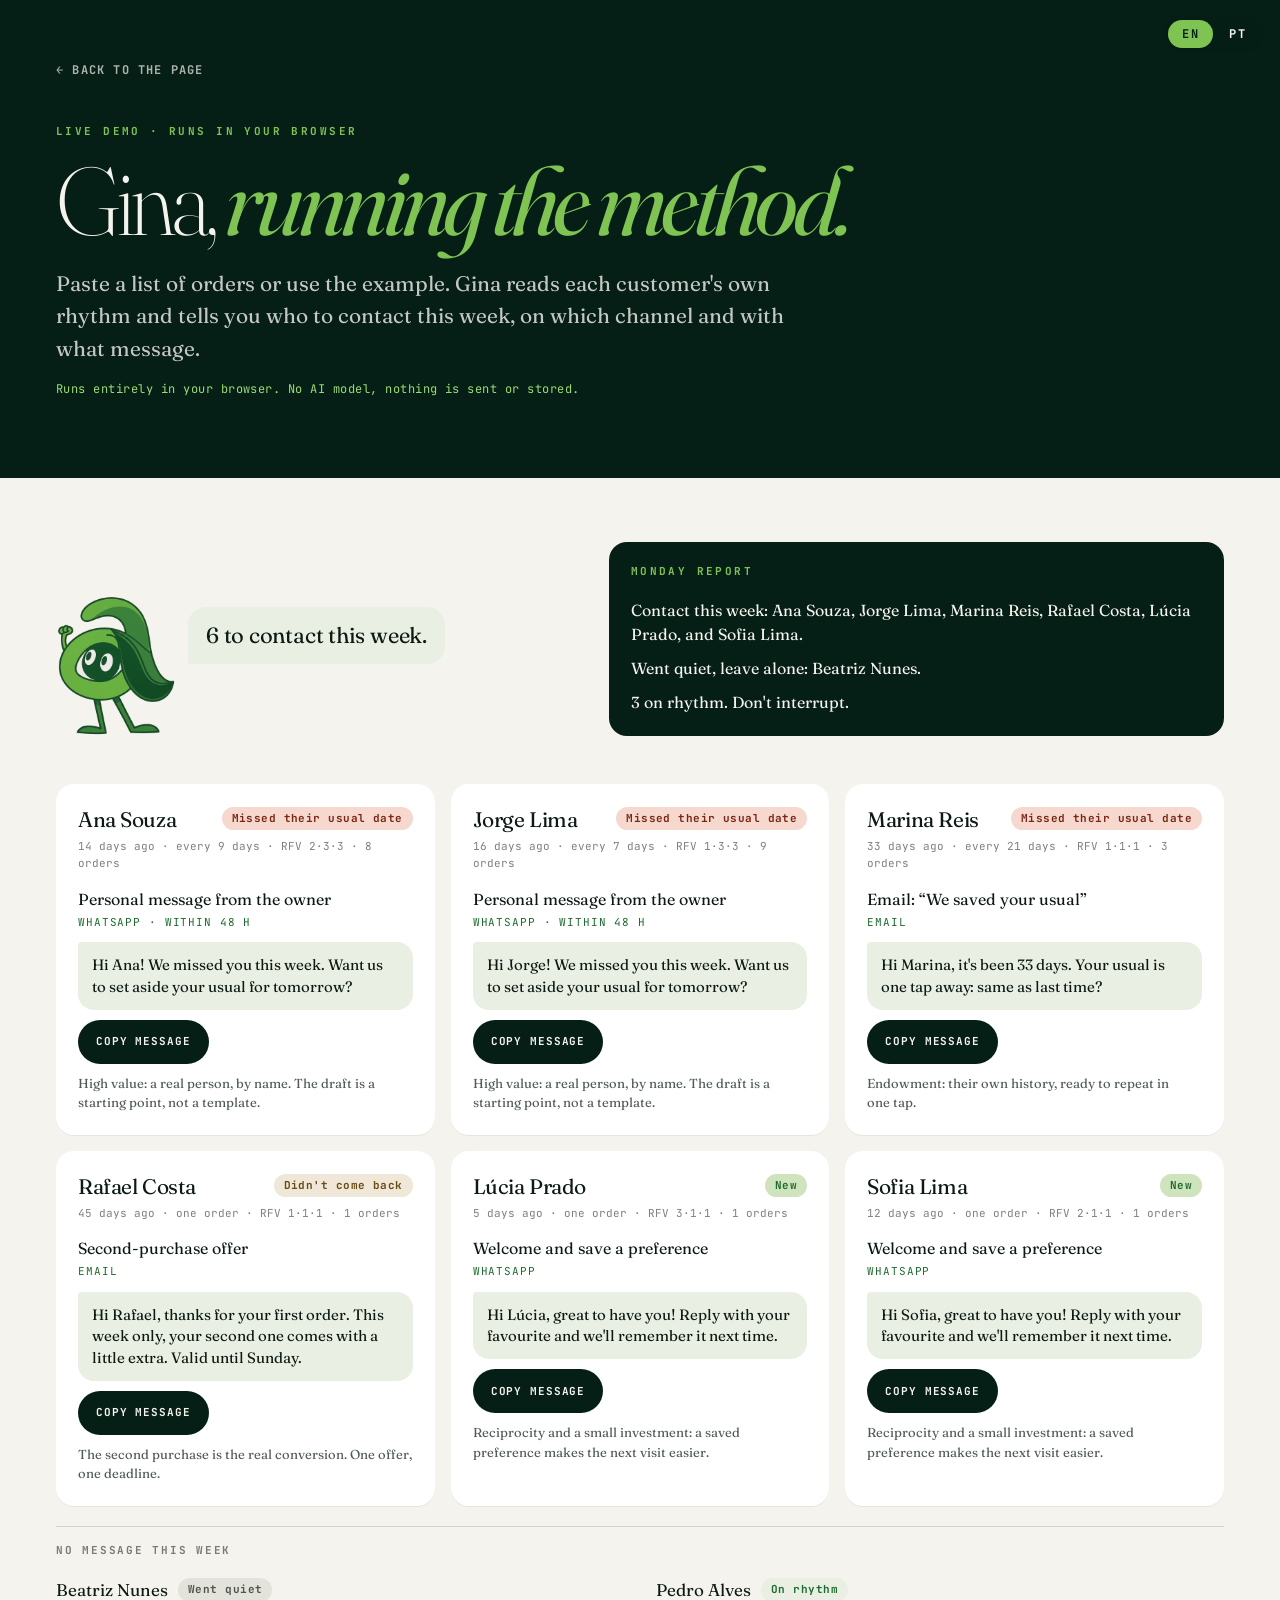
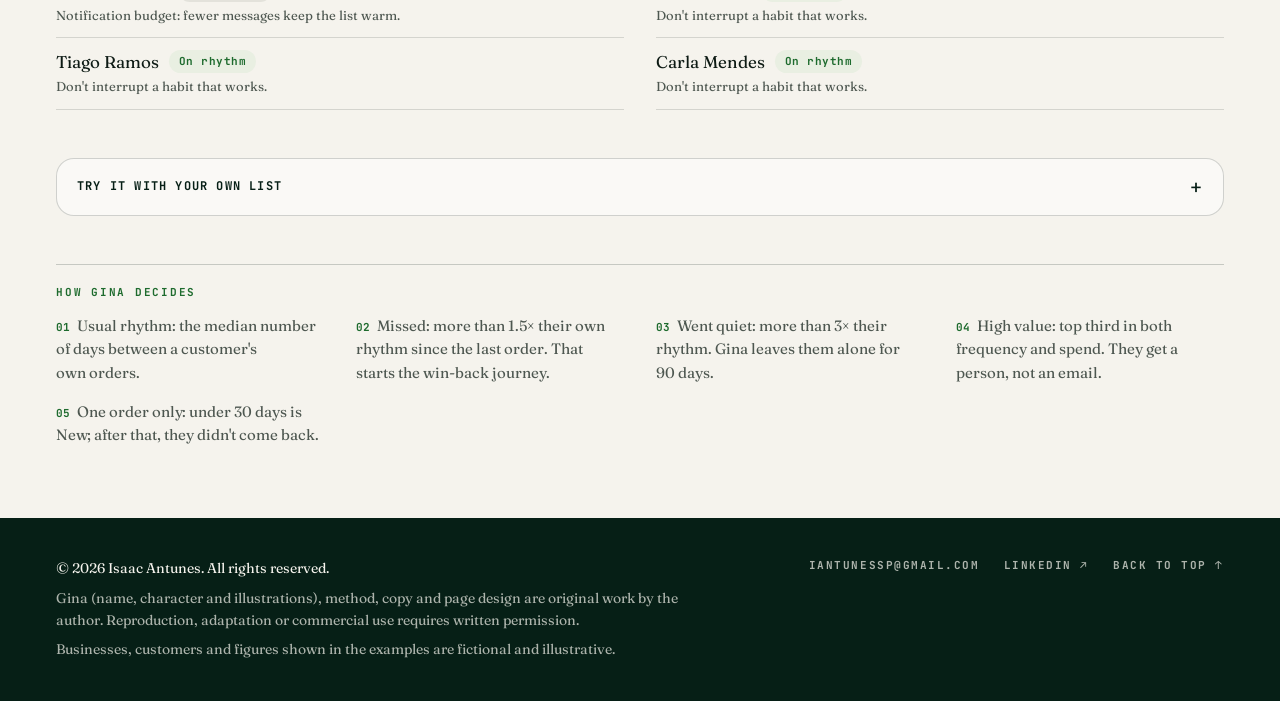
==== demo/index.html @ 111b3ee2 "Make the demo mobile-first Results come before the input: Gina's answer and the Monday report first," ====
<!DOCTYPE html>
<!--
  Gina · CRM Strategy — demo
  © 2026 Isaac Antunes. All rights reserved.
  Generated by build.mjs — edit src/ and rebuild instead of editing this file.
-->
<html lang="en">
<head>
  <meta charset="utf-8">
  <meta name="viewport" content="width=device-width, initial-scale=1">
  <title>Demo · Gina running the method</title>
  <meta name="description" content="Paste a list of orders or use the example. Gina reads each customer's own rhythm and tells you who to contact this week, on which channel and with what message.">
  <meta name="author" content="Isaac Antunes">
  <meta name="copyright" content="© 2026 Isaac Antunes">
  <meta name="theme-color" content="#061f16">
  <link rel="icon" href="../assets/gina-flat.png">
  <link rel="preconnect" href="https://fonts.googleapis.com">
  <link rel="preconnect" href="https://fonts.gstatic.com" crossorigin>
  <link rel="stylesheet" href="https://fonts.googleapis.com/css2?family=Fraunces:ital,opsz,wght@0,9..144,200..700;1,9..144,200..700&family=JetBrains+Mono:wght@400;700&display=swap">
  <link rel="stylesheet" href="../css/styles.css">
  <script src="../js/gina.js" defer></script>
  <script src="../js/demo.js" defer></script>
</head>
<body>
<a class="skip" href="#main">Skip to content</a>

<nav class="lang" aria-label="Language"><a href="../demo/" hreflang="en" aria-current="page">EN</a><a href="../pt/demo/" hreflang="pt-BR">PT</a></nav>

<header class="demo-hero section--dark" id="top">
  <div class="wrap">
    <a class="demo-hero__back" href="../">← Back to the page</a>
    <p class="eyebrow">Live demo · runs in your browser</p>
    <h1 class="demo-hero__title">Gina, <span class="em em--signal">running the method.</span></h1>
    <p class="demo-hero__intro">Paste a list of orders or use the example. Gina reads each customer's own rhythm and tells you who to contact this week, on which channel and with what message.</p>
    <p class="demo-hero__privacy">Runs entirely in your browser. No AI model, nothing is sent or stored.</p>
  </div>
</header>

<main id="main" class="demo">
  <section class="wrap demo__top" aria-live="polite">
    <div class="demo__speaker">
      <img src="../assets/gina-flat.png" alt="Gina" width="120" height="141">
      <p class="demo__bubble" data-bubble>Paste some orders or use the example to see Gina work.</p>
    </div>
    <div class="profile demo__report" data-report hidden>
      <p class="eyebrow">Monday report</p>
      <ul data-report-lines></ul>
    </div>
  </section>

  <section class="wrap demo__results" data-results hidden>
    <ol class="demo-cards" data-rows></ol>
    <div class="demo__calm" data-calm hidden>
      <h2 class="label">No message this week</h2>
      <ul data-calm-list></ul>
    </div>
  </section>

  <details class="wrap demo__own" data-own>
    <summary>Try it with your own list</summary>
    <form class="demo__form" data-form>
      <label class="label" for="orders">Orders · one per line: name, date, amount</label>
      <textarea id="orders" rows="10" spellcheck="false" autocomplete="off" aria-describedby="orders-help"></textarea>
      <p class="demo__help" id="orders-help">Dates as 2026-09-30 or 30/09/2026. Separate with commas or semicolons. <span>Forno da Vila · example bakery, fictional</span></p>
      <div class="demo__buttons">
        <button class="btn btn--dark" type="submit">Run Gina</button>
        <button class="btn btn--line" type="button" data-example>Use the example bakery</button>
        <button class="btn btn--line" type="button" data-clear>Clear</button>
      </div>
      <ul class="demo__errors" data-errors></ul>
    </form>
  </details>

  <div class="wrap demo__rules">
    <h2 class="label">How Gina decides</h2>
    <ol><li>Usual rhythm: the median number of days between a customer's own orders.</li><li>Missed: more than 1.5× their own rhythm since the last order. That starts the win-back journey.</li><li>Went quiet: more than 3× their rhythm. Gina leaves them alone for 90 days.</li><li>High value: top third in both frequency and spend. They get a person, not an email.</li><li>One order only: under 30 days is New; after that, they didn't come back.</li></ol>
  </div>
</main>

<footer class="footer">
  <div class="wrap">
    <div class="footer__legal">
      <p><strong>© 2026 Isaac Antunes. All rights reserved.</strong></p>
      <p>Gina (name, character and illustrations), method, copy and page design are original work by the author. Reproduction, adaptation or commercial use requires written permission.</p>
      <p>Businesses, customers and figures shown in the examples are fictional and illustrative.</p>
    </div>
    <nav class="footer__links" aria-label="Isaac Antunes">
      <a href="mailto:iantunessp@gmail.com?subject=CRM%20diagnosis%20-%20Gina">iantunessp@gmail.com</a>
      <a href="https://www.linkedin.com/in/isaacnandes/" target="_blank" rel="noopener">LinkedIn ↗</a>
      <a href="#top">Back to top ↑</a>
    </nav>
  </div>
</footer>

<script type="application/json" id="demo-copy">{"title":"Demo · Gina running the method","kicker":"Live demo · runs in your browser","h1a":"Gina,","h1i":"running the method.","intro":"Paste a list of orders or use the example. Gina reads each customer's own rhythm and tells you who to contact this week, on which channel and with what message.","privacy":"Runs entirely in your browser. No AI model, nothing is sent or stored.","back":"← Back to the page","inputLabel":"Orders · one per line: name, date, amount","inputHelp":"Dates as 2026-09-30 or 30/09/2026. Separate with commas or semicolons.","example":"Use the example bakery","clear":"Clear","run":"Run Gina","empty":"Paste some orders or use the example to see Gina work.","skipped":"Line {n} skipped: {reason}.","reasons":{"name":"missing name","date":"date not recognised","amount":"amount not recognised","future":"date is in the future"},"bubble":{"some":"{n} to contact this week.","one":"1 to contact this week.","none":"Nobody to contact this week. Good sign."},"reportK":"Monday report","report":{"contact":"Contact this week: {list}.","contactNone":"Nobody to contact this week.","quiet":"Went quiet, leave alone: {list}.","rhythm":"{n} on rhythm. Don't interrupt."},"rfv":"RFV","orders":"{n} orders","own":"Try it with your own list","calmK":"No message this week","daysAgo":"{n} days ago","today":"today","every":"every {n} days","once":"one order","status":{"missed":"Missed their usual date","dormant":"Went quiet","new":"New","oneoff":"Didn't come back","rhythm":"On rhythm"},"actions":{"personal":{"name":"Personal message from the owner","channel":"WhatsApp · within 48 h","msg":"Hi {first}! We missed you this week. Want us to set aside your usual for tomorrow?","why":"High value: a real person, by name. The draft is a starting point, not a template."},"usual":{"name":"Email: “We saved your usual”","channel":"Email","msg":"Hi {first}, it's been {days} days. Your usual is one tap away: same as last time?","why":"Endowment: their own history, ready to repeat in one tap."},"second":{"name":"Second-purchase offer","channel":"Email","msg":"Hi {first}, thanks for your first order. This week only, your second one comes with a little extra. Valid until Sunday.","why":"The second purchase is the real conversion. One offer, one deadline."},"welcome":{"name":"Welcome and save a preference","channel":"WhatsApp","msg":"Hi {first}, great to have you! Reply with your favourite and we'll remember it next time.","why":"Reciprocity and a small investment: a saved preference makes the next visit easier."},"rest":{"name":"No message for 90 days","channel":"—","msg":"","why":"Notification budget: fewer messages keep the list warm."},"none":{"name":"No message","channel":"—","msg":"","why":"Don't interrupt a habit that works."}},"copy":"Copy message","copied":"Copied","rulesK":"How Gina decides","rules":["Usual rhythm: the median number of days between a customer's own orders.","Missed: more than 1.5× their own rhythm since the last order. That starts the win-back journey.","Went quiet: more than 3× their rhythm. Gina leaves them alone for 90 days.","High value: top third in both frequency and spend. They get a person, not an email.","One order only: under 30 days is New; after that, they didn't come back."],"exampleShop":"Forno da Vila · example bakery, fictional","lang":"en"}</script>
</body>
</html>
---- css/styles.css ----
/*
 * Gina · CRM Strategy
 * © 2026 Isaac Antunes. All rights reserved.
 */

/* ── Tokens ─────────────────────────────────────────── */
:root {
  --forest: #061f16;
  --ink: #0d1a14;
  --green: #1e6b2e;
  --signal: #7fc453;
  --signal-soft: #9bdb72;
  --signal-pale: #cfe8bd;
  --paper: #f5f3ed;
  --mint: #e9efe2;
  --mint-2: #cfe3bd;
  --sand: #efe7d8;
  --chat: #ece7dc;
  --rust: #b03a22;
  --coral: #e0533d;
  --device: #1a1a14;

  --serif: 'Fraunces', Georgia, serif;
  --mono: 'JetBrains Mono', ui-monospace, monospace;

  --max: 1280px;
  --gutter: clamp(20px, 5vw, 56px);
  --section-y: clamp(80px, 11vw, 150px);

  --accent: var(--green);
  --muted: rgba(13, 26, 20, .72);
  --line: rgba(13, 26, 20, .14);
}

/* ── Base ───────────────────────────────────────────── */
*, *::before, *::after { box-sizing: border-box; margin: 0; padding: 0; }
html { scroll-behavior: smooth; }
body {
  background: var(--paper);
  color: var(--ink);
  font-family: var(--serif);
  -webkit-font-smoothing: antialiased;
  overflow-x: hidden;
}
img { display: block; max-width: 100%; }
ul, ol { list-style: none; }
h1, h2, h3 { font-weight: 400; }
a { color: inherit; text-decoration: none; transition: color .2s, background-color .2s, border-color .2s; }
a:hover { color: var(--green); }
:focus-visible { outline: 2px solid var(--signal); outline-offset: 3px; border-radius: 4px; }

.skip {
  position: absolute; left: 16px; top: -100px; z-index: 60;
  padding: 10px 16px; border-radius: 99px;
  background: var(--signal); color: var(--forest);
  font: 700 12px/1 var(--mono); letter-spacing: .1em; text-transform: uppercase;
}
.skip:focus { top: 16px; }

@media (prefers-reduced-motion: reduce) {
  html { scroll-behavior: auto; }
  *, *::before, *::after { transition: none !important; }
}

/* ── Shared type ────────────────────────────────────── */
.mono { font-family: var(--mono); }
.em { font-style: italic; font-weight: 400; }
.em--accent { color: var(--accent); }
.em--signal { color: var(--signal); }
.em--underline { border-bottom: 4px solid var(--signal); }
.strike {
  color: rgba(13, 26, 20, .4);
  text-decoration: line-through 3px var(--coral);
}
.tag-mono { font-family: var(--mono); letter-spacing: -.02em; color: var(--signal); }

.eyebrow {
  font: 700 11px/1.4 var(--mono);
  letter-spacing: .22em;
  text-transform: uppercase;
  color: var(--accent);
}
.label {
  font: 700 11px/1.4 var(--mono);
  letter-spacing: .16em;
  text-transform: uppercase;
}
.title {
  margin-top: 24px;
  max-width: 18ch;
  font-weight: 200;
  font-size: clamp(34px, 5vw, 72px);
  line-height: 1;
  letter-spacing: -.04em;
  text-wrap: balance;
}
.intro {
  margin-top: 24px;
  max-width: 56ch;
  font-size: 18px;
  line-height: 1.55;
  color: var(--muted);
  text-wrap: pretty;
}
.pretty { text-wrap: pretty; }

/* ── Sections ───────────────────────────────────────── */
.section { padding: var(--section-y) var(--gutter); }
.wrap { max-width: var(--max); margin-inline: auto; }

.section--dark {
  --accent: var(--signal);
  --muted: rgba(245, 243, 237, .78);
  --line: rgba(245, 243, 237, .16);
  background: var(--forest);
  color: var(--paper);
}
.section--dark a:hover { color: var(--signal); }
.section--mint { background: var(--mint); }
.section--sand { --accent: var(--rust); background: var(--sand); }
.section--signal { background: var(--signal); color: var(--forest); }

/* Reusable grids */
.grid { display: grid; grid-template-columns: repeat(auto-fit, minmax(min(100%, var(--col, 300px)), 1fr)); }
.hairline {
  gap: 1px;
  background: var(--line);
  border: 1px solid var(--line);
}
.split { margin-top: 24px; display: grid; grid-template-columns: repeat(auto-fit, minmax(min(100%, 420px), 1fr)); gap: 32px 56px; align-items: end; }
.split--zero { gap: 40px; }
.split .title { margin-top: 0; max-width: none; }

/* Buttons */
.btn {
  display: inline-block;
  padding: 16px 26px;
  border-radius: 99px;
  font: 700 13px/1.2 var(--mono);
  letter-spacing: .1em;
  text-transform: uppercase;
}
.btn--primary { background: var(--signal); color: var(--forest); }
.btn--primary:hover { background: var(--paper); color: var(--forest); }
.btn--ghost { border: 1px solid rgba(245, 243, 237, .4); }
.btn--ghost:hover { border-color: var(--signal); }
.btn--dark { background: var(--forest); color: var(--paper); }
.btn--dark:hover { background: var(--paper); color: var(--forest); }

.chip {
  align-self: flex-start;
  padding: 5px 10px;
  border-radius: 99px;
  font: 700 11px/1.3 var(--mono);
  letter-spacing: .08em;
  background: rgba(127, 196, 83, .16);
  color: var(--signal-soft);
}

/* ── Language switch ────────────────────────────────── */
.lang {
  position: fixed; top: 16px; right: 16px; z-index: 50;
  display: flex; gap: 2px; padding: 4px;
  border-radius: 99px;
  background: rgba(6, 31, 22, .88);
  backdrop-filter: blur(8px);
}
.lang a {
  padding: 8px 14px;
  border-radius: 99px;
  font: 700 12px/1 var(--mono);
  letter-spacing: .12em;
  color: var(--paper);
}
.lang a:hover { color: var(--signal); }
.lang a[aria-current="page"] { background: var(--signal); color: var(--forest); }

/* ── Hero ───────────────────────────────────────────── */
.hero { padding: clamp(20px, 4vw, 48px) var(--gutter) clamp(56px, 8vw, 96px); }
.hero__meta {
  display: flex; justify-content: space-between; flex-wrap: wrap; gap: 16px;
  padding-right: 120px;
  font: 700 11px/1.4 var(--mono);
  letter-spacing: .22em; text-transform: uppercase;
  color: rgba(245, 243, 237, .62);
}
.hero__grid {
  margin-top: clamp(40px, 7vw, 96px);
  display: grid;
  grid-template-columns: repeat(auto-fit, minmax(min(100%, 440px), 1fr));
  gap: clamp(24px, 4vw, 64px);
  align-items: center;
}
.hero__fun {
  margin-bottom: 22px;
  font-style: italic; font-weight: 300;
  font-size: clamp(22px, 2.4vw, 32px);
  line-height: 1.15; letter-spacing: -.02em;
  color: var(--signal-soft);
}
.hero__title {
  font-weight: 200;
  font-size: clamp(48px, 7.4vw, 112px);
  line-height: .94; letter-spacing: -.05em;
  text-wrap: balance;
}
.hero__lead {
  margin-top: 32px; max-width: 46ch;
  display: flex; flex-direction: column; gap: 1.6em;
  font-size: clamp(18px, 1.6vw, 21px); line-height: 1.6;
  color: rgba(245, 243, 237, .8);
  text-wrap: pretty;
}
.hero__ctas { margin-top: 40px; display: flex; flex-wrap: wrap; gap: 12px; }
.hero__ctas .btn--ghost:hover { color: var(--signal); }

.who {
  margin-top: 48px; padding-top: 24px; max-width: 52ch;
  border-top: 1px solid var(--line);
  display: flex; flex-direction: column; gap: 10px;
}
.who p:not(.eyebrow) { font-size: 17px; line-height: 1.55; color: rgba(245, 243, 237, .86); text-wrap: pretty; }
.who__link {
  align-self: flex-start;
  display: flex; align-items: center; gap: 10px;
  padding-bottom: 4px;
  border-bottom: 1px solid rgba(245, 243, 237, .4);
  font: 700 12px/1.3 var(--mono);
  letter-spacing: .1em; text-transform: uppercase;
}
.section--dark .who__link:hover { border-bottom-color: var(--signal); }
.who__in {
  display: grid; place-items: center;
  width: 22px; height: 22px; border-radius: 5px;
  background: var(--paper); color: var(--forest);
  font: 700 13px/1 var(--serif); letter-spacing: 0; text-transform: none;
}

.hero__art { position: relative; aspect-ratio: 7 / 6; width: 100%; }
.hero__art > * { position: absolute; inset: 0; width: 100%; height: 100%; object-fit: contain; }

/* ── 01 Diagnosis ───────────────────────────────────── */
.breaks { --col: 300px; margin-top: 56px; }
.break { background: var(--paper); padding: 32px 28px; display: flex; flex-direction: column; gap: 14px; }
.break__k { font: 700 12px/1 var(--mono); color: var(--green); }
.break__t { font-size: 26px; line-height: 1.15; letter-spacing: -.02em; }
.break__d { font-size: 16px; line-height: 1.6; color: var(--muted); text-wrap: pretty; }

/* ── 02 Method ──────────────────────────────────────── */
.title--narrow { max-width: 17ch; }
.title--method { line-height: 1.02; }
.title .tag-mono { font-size: .62em; vertical-align: .12em; }
.steps { margin-top: 56px; }
.step {
  --col: 220px;
  gap: 20px 40px;
  padding: 32px 0;
  border-top: 1px solid var(--line);
}
.step__head { display: flex; gap: 18px; align-items: baseline; }
.step__n { font: 700 13px/1 var(--mono); color: var(--signal); }
.step__name { font-size: clamp(28px, 3vw, 40px); font-style: italic; letter-spacing: -.03em; line-height: 1; }
.step__what { font-size: 16px; line-height: 1.6; color: var(--muted); text-wrap: pretty; }
.step__col { display: flex; flex-direction: column; gap: 10px; }
.step__label { font: 400 11px/1.4 var(--mono); letter-spacing: .14em; text-transform: uppercase; color: rgba(245, 243, 237, .55); }
.step__tool { font: 400 13px/1.55 var(--mono); }
.step__out { font-size: 17px; line-height: 1.4; }

/* ── 03 Lifecycle ───────────────────────────────────── */
.stages { --col: 140px; margin-top: 56px; gap: 8px; }
.stage { display: flex; flex-direction: column; gap: 14px; }
.stage__bar { height: 10px; border-radius: 99px; background: var(--c); }
.stage__n { font: 700 11px/1 var(--mono); color: rgba(13, 26, 20, .5); }
.stage__name { font-size: 22px; line-height: 1.1; letter-spacing: -.02em; }
.stage__rule { font-size: 14px; line-height: 1.5; color: var(--muted); text-wrap: pretty; }
.rules { --col: 300px; margin-top: 48px; gap: 20px; }
.rule { padding: 22px 24px; border: 1px solid rgba(13, 26, 20, .16); border-radius: 14px; font-size: 16px; line-height: 1.55; text-wrap: pretty; }
.rule .label { letter-spacing: .14em; color: var(--green); }

/* ── 03b Journey 360 ────────────────────────────────── */
.track { position: relative; margin-top: 56px; height: clamp(120px, 18vw, 200px); }
.track__line {
  position: absolute; left: 0; right: 0; bottom: 22px; height: 2px;
  background: repeating-linear-gradient(90deg, var(--green) 0 8px, transparent 8px 16px);
  opacity: .5;
}
.track__stop {
  position: absolute; bottom: 14px; left: var(--x);
  width: 18px; height: 18px; transform: translateX(-50%);
  border: 2px solid var(--green); border-radius: 99px;
  background: var(--signal);
  transition: background-color .4s;
}
.is-live .track__stop { background: var(--paper); }
.is-live .track__stop.is-reached { background: var(--signal); }
.walker {
  position: absolute; bottom: 18px; left: 90%;
  width: clamp(96px, 14vw, 170px); height: auto; aspect-ratio: 1;
  transform: translateX(-50%);
  object-fit: contain; pointer-events: none;
}

.channels { --col: 200px; margin-top: 28px; gap: 12px; }
.channel {
  display: flex; flex-direction: column; gap: 14px;
  padding: 16px; border-radius: 16px;
  border: 1px solid var(--line);
  transition: background-color .4s, border-color .4s;
}
.channel.is-current { border-color: var(--green); background: var(--mint); }
.channel__k { letter-spacing: .14em; color: var(--green); }
.channel__learn { font-size: 14px; line-height: 1.5; text-wrap: pretty; }
.channel__why {
  margin-top: auto; padding-top: 10px;
  border-top: 1px solid rgba(13, 26, 20, .12);
  font-size: 13px; line-height: 1.5; color: rgba(13, 26, 20, .68); text-wrap: pretty;
}

/* Channel mockups (branded pieces) */
.mock { height: 280px; border-radius: 12px; overflow: hidden; display: flex; flex-direction: column; }
.mock__by { margin-top: auto; font: 400 9px/1.3 var(--mono); letter-spacing: .12em; text-transform: uppercase; color: rgba(13, 26, 20, .45); }
.mock__k { font: 700 9px/1.3 var(--mono); letter-spacing: .2em; text-transform: uppercase; color: var(--signal); }
.mock__logo { flex: none; display: grid; place-items: center; border-radius: 99px; font-style: italic; }

.mock--email { background: #fff; box-shadow: 0 1px 0 rgba(13, 26, 20, .08), 0 8px 24px -12px rgba(6, 31, 22, .25); }
.mock--email .mock__head { padding: 10px 12px; border-bottom: 1px solid rgba(13, 26, 20, .08); display: flex; flex-direction: column; gap: 2px; font-size: 12px; }
.mock--email .mock__head strong { font-weight: 600; }
.mock--email .mock__head span { line-height: 1.3; color: rgba(13, 26, 20, .75); }
.mock--email .mock__hero { background: var(--forest); color: var(--paper); padding: 16px 14px; display: flex; flex-direction: column; gap: 6px; }
.mock--email .mock__hero p:last-child { font-size: 20px; font-weight: 300; letter-spacing: -.02em; line-height: 1.05; }
.mock--email .mock__body { padding: 12px 14px; display: flex; flex-direction: column; gap: 10px; flex: 1; font-size: 12px; line-height: 1.45; color: rgba(13, 26, 20, .8); }
.mock__cta { align-self: flex-start; padding: 8px 14px; border-radius: 99px; background: var(--signal); color: var(--forest); font-size: 12px; font-weight: 600; }

.mock--news { background: var(--paper); border: 1px solid rgba(13, 26, 20, .12); padding: 16px 14px; gap: 10px; }
.mock--news .mock__mast { display: flex; justify-content: space-between; align-items: baseline; padding-bottom: 8px; border-bottom: 2px solid var(--forest); }
.mock--news .mock__mast span:first-child { font-size: 18px; font-style: italic; letter-spacing: -.02em; }
.mock--news .mock__mast span:last-child { font: 700 9px/1 var(--mono); color: var(--green); }
.mock--news .mock__img { height: 70px; border-radius: 8px; background: var(--mint); display: flex; align-items: flex-end; padding: 8px; font: 400 9px/1 var(--mono); letter-spacing: .12em; text-transform: uppercase; color: var(--green); }
.mock--news .mock__title { font-size: 17px; line-height: 1.15; letter-spacing: -.01em; }
.mock--news .mock__text { font-size: 12px; line-height: 1.45; color: rgba(13, 26, 20, .7); }

.mock--push { background: var(--forest); color: var(--paper); padding: 20px 12px; align-items: center; gap: 4px; }
.mock--push .mock__day { font: 400 11px/1.3 var(--mono); color: rgba(245, 243, 237, .7); }
.mock--push .mock__time { font-size: 52px; font-weight: 200; letter-spacing: -.04em; line-height: 1; }
.mock--push .mock__note { margin-top: auto; width: 100%; padding: 12px; border-radius: 14px; background: rgba(245, 243, 237, .14); display: flex; gap: 10px; align-items: flex-start; }
.mock--push .mock__logo { width: 28px; height: 28px; border-radius: 8px; background: var(--signal); color: var(--forest); font-size: 14px; }
.mock--push .mock__note div { display: flex; flex-direction: column; gap: 2px; min-width: 0; font-size: 12px; line-height: 1.35; }
.mock--push .mock__note strong { font-weight: 600; }
.mock--push .mock__note span:last-child { font-size: 11px; color: rgba(245, 243, 237, .75); }

.mock--sms { background: #fff; border: 1px solid rgba(13, 26, 20, .1); }
.mock--sms .mock__head { padding: 10px; border-bottom: 1px solid rgba(13, 26, 20, .08); display: flex; flex-direction: column; align-items: center; gap: 4px; font-size: 11px; font-weight: 600; }
.mock--sms .mock__logo { width: 30px; height: 30px; background: var(--green); color: var(--paper); font-size: 14px; font-weight: 400; }
.mock--sms .mock__thread { padding: 14px 12px; display: flex; flex-direction: column; gap: 8px; flex: 1; font-size: 12px; line-height: 1.4; }
.mock--sms .mock__stamp { align-self: center; font: 400 9px/1 var(--mono); color: rgba(13, 26, 20, .45); }
.bubble-in { max-width: 88%; padding: 10px 12px; border-radius: 16px 16px 16px 4px; background: var(--mint); }
.bubble-out { align-self: flex-end; padding: 8px 14px; border-radius: 16px 16px 4px 16px; background: var(--signal); color: var(--forest); font-weight: 600; }

.mock--story { background: var(--green); color: var(--paper); padding: 12px; gap: 10px; }
.mock--story .mock__bars { display: flex; gap: 3px; }
.mock--story .mock__bars span { flex: 1; height: 2px; background: var(--paper); }
.mock--story .mock__bars span:last-child { background: rgba(245, 243, 237, .35); }
.mock--story .mock__who { display: flex; align-items: center; gap: 8px; font-size: 11px; font-weight: 600; }
.mock--story .mock__logo { width: 22px; height: 22px; background: var(--signal); color: var(--forest); font-size: 11px; font-weight: 400; }
.mock--story .mock__k { margin-top: 10px; }
.mock--story .mock__quote { font-size: 22px; font-weight: 300; line-height: 1.05; letter-spacing: -.02em; }
.mock--story .mock__poll { margin-top: auto; padding: 10px; border-radius: 12px; background: var(--paper); color: var(--forest); display: flex; flex-direction: column; gap: 6px; font-size: 12px; text-align: center; }
.mock--story .mock__poll strong { font-weight: 600; }
.mock--story .mock__poll div { display: grid; grid-template-columns: 1fr 1fr; gap: 6px; }
.mock--story .mock__poll span { padding: 6px; border-radius: 8px; background: var(--mint); }
.mock--story .mock__poll span:first-child { background: var(--signal); }

.profile {
  margin-top: 40px; padding: 28px; border-radius: 18px;
  background: var(--forest); color: var(--paper);
  display: flex; flex-direction: column; gap: 18px;
}
.profile .eyebrow { color: var(--signal); }
.profile__traits { display: flex; flex-wrap: wrap; gap: 10px; }
.profile__traits li {
  padding: 10px 16px; border-radius: 99px;
  border: 1px solid rgba(127, 196, 83, .5);
  font-size: 16px;
  transition: opacity .5s;
}
/* Traits fade in as Gina reaches each channel (only when the animation runs). */
.is-live .profile__traits li { opacity: .18; }
.is-live .profile__traits li.is-reached { opacity: 1; }

/* ── 04 Win-back ────────────────────────────────────── */
.flow { --col: 280px; margin-top: 56px; gap: 16px; align-items: start; }
.flow__col { display: flex; flex-direction: column; gap: 10px; }
.flow__col .label + * { margin-bottom: 14px; }
.flow__col > :last-child { margin-bottom: 0; }
.flow .label { color: rgba(13, 26, 20, .55); }
.flow .label--accent { color: var(--green); }
.node { border-radius: 14px; padding: 22px; font-size: 17px; line-height: 1.4; }
.node--dark { background: var(--forest); color: var(--paper); }
.node--light { background: var(--paper); border: 1px solid rgba(13, 26, 20, .16); }
.node--signal { background: var(--signal); color: var(--forest); }
.node--big { font-size: 20px; line-height: 1.25; }
.node--stack { display: flex; flex-direction: column; gap: 14px; }
.node__code { margin-top: 10px; font: 400 12px/1.5 var(--mono); color: var(--signal-soft); }
.node__wait { font: 400 12px/1.4 var(--mono); color: rgba(13, 26, 20, .6); }
.flow__run { display: flex; gap: 14px; align-items: center; }
.flow__run img { width: 64px; height: auto; flex: none; }
.flow__run p { font: 400 12px/1.5 var(--mono); color: var(--muted); }

/* ── 05 Mobile-first ────────────────────────────────── */
.mobile__lead { font-size: 19px; line-height: 1.6; color: rgba(245, 243, 237, .8); max-width: 48ch; text-wrap: pretty; }
.phones { --col: 260px; margin-top: 64px; gap: 48px 32px; }
.phone-card { display: flex; flex-direction: column; gap: 22px; }
.phone {
  position: relative; overflow: hidden;
  width: 100%; max-width: 290px; aspect-ratio: 9 / 19; margin-inline: auto;
  border: 10px solid var(--device); border-radius: 42px;
  background: var(--paper); color: var(--forest);
  box-shadow: 0 30px 60px -30px rgba(0, 0, 0, .6);
}
.phone::before {
  content: ''; position: absolute; top: 8px; left: 50%; z-index: 2;
  width: 84px; height: 22px; transform: translateX(-50%);
  border-radius: 99px; background: var(--device);
}
.phone__screen { position: absolute; inset: 0; display: flex; flex-direction: column; }
.phone-card__k { color: var(--signal); }
.phone-card__t { margin-top: 8px; font-size: 24px; letter-spacing: -.02em; }
.phone-card__d { margin-top: 8px; font-size: 15px; line-height: 1.55; color: rgba(245, 243, 237, .75); text-wrap: pretty; }

/* Phone 1 · lock screen push */
.screen-lock { background: linear-gradient(180deg, var(--green), var(--forest)); color: var(--paper); align-items: center; padding: 56px 12px 20px; }
.screen-lock__day { font: 400 11px/1.3 var(--mono); color: rgba(245, 243, 237, .7); }
.screen-lock__time { font-weight: 200; font-size: 64px; line-height: 1; letter-spacing: -.04em; }
.push { margin-top: 28px; width: 100%; padding: 14px; border-radius: 20px; background: rgba(245, 243, 237, .94); color: var(--forest); display: flex; flex-direction: column; gap: 8px; }
.push__app { display: flex; align-items: center; gap: 8px; font: 700 10px/1 var(--mono); letter-spacing: .08em; text-transform: uppercase; }
.push__app img { width: 22px; height: 22px; object-fit: contain; padding: 2px; border-radius: 6px; background: var(--forest); }
.push__app span:last-child { margin-left: auto; font-weight: 400; letter-spacing: 0; text-transform: none; color: rgba(6, 31, 22, .55); }
.push__t { font-size: 15px; font-weight: 600; line-height: 1.25; }
.push__b { font-size: 13px; line-height: 1.4; color: rgba(6, 31, 22, .75); }
.push__actions { margin-top: 4px; display: grid; grid-template-columns: 1fr 1fr; gap: 6px; }
.push__actions span { padding: 9px; border-radius: 12px; text-align: center; font: 700 11px/1 var(--mono); background: rgba(6, 31, 22, .08); }
.push__actions span:first-child { background: var(--forest); color: var(--paper); }

/* Phone 2 · owner home */
.screen-home { padding: 48px 14px 0; }
.screen-home__hello { font: 400 10px/1.3 var(--mono); letter-spacing: .12em; text-transform: uppercase; color: rgba(6, 31, 22, .55); }
.screen-home__title { margin-top: 6px; font-weight: 300; font-size: 24px; line-height: 1.05; letter-spacing: -.03em; }
.screen-home__title .em { font-weight: inherit; color: var(--rust); }
.risk { margin-top: 14px; display: flex; flex-direction: column; gap: 8px; }
.risk li { display: flex; align-items: center; gap: 10px; padding: 10px 12px; border-radius: 14px; background: #fff; border: 1px solid rgba(6, 31, 22, .1); }
.risk__avatar { flex: none; display: grid; place-items: center; width: 30px; height: 30px; border-radius: 50%; background: var(--mint-2); font: 700 11px/1 var(--mono); }
.risk__who { flex: 1; min-width: 0; }
.risk__who p:first-child { font-size: 14px; line-height: 1.1; }
.risk__who p:last-child { margin-top: 3px; font: 400 10px/1.3 var(--mono); color: rgba(6, 31, 22, .6); }
.risk__action { padding: 6px 8px; border-radius: 99px; background: var(--mint); color: var(--green); font: 700 9px/1 var(--mono); white-space: nowrap; }
.screen-home__prog { margin-top: 12px; font: 400 10px/1.3 var(--mono); color: rgba(6, 31, 22, .65); }
.progress { margin-top: 6px; height: 6px; border-radius: 99px; background: rgba(6, 31, 22, .08); }
.progress span { display: block; width: 78%; height: 100%; border-radius: 99px; background: var(--signal); }
.screen-home__primary { position: absolute; left: 14px; right: 14px; bottom: 62px; padding: 14px; border-radius: 16px; background: var(--forest); color: var(--paper); text-align: center; font: 700 12px/1.2 var(--mono); letter-spacing: .06em; }
.tabbar { position: absolute; left: 0; right: 0; bottom: 0; height: 52px; display: grid; grid-template-columns: repeat(3, 1fr); place-items: center; border-top: 1px solid rgba(6, 31, 22, .1); background: #fff; font: 700 10px/1 var(--mono); color: rgba(6, 31, 22, .45); }
.tabbar span:first-child { color: var(--green); }

/* Phone 3 · customer chat */
.screen-chat { background: var(--chat); }
.screen-chat__bar { display: flex; align-items: center; gap: 10px; padding: 40px 14px 12px; background: var(--green); color: var(--paper); }
.screen-chat__bar > span { flex: none; display: grid; place-items: center; width: 30px; height: 30px; border-radius: 50%; background: var(--paper); color: var(--green); font: 700 11px/1 var(--mono); }
.screen-chat__bar p:first-child { font-size: 14px; }
.screen-chat__bar p:last-child { font: 400 9px/1.3 var(--mono); opacity: .75; }
.screen-chat__thread { flex: 1; padding: 14px 12px; display: flex; flex-direction: column; gap: 8px; font-size: 13px; line-height: 1.4; }
.msg-in { align-self: flex-start; max-width: 86%; padding: 10px 12px; border-radius: 4px 14px 14px 14px; background: #fff; }
.msg-out { align-self: flex-end; max-width: 80%; padding: 10px 12px; border-radius: 14px 4px 14px 14px; background: var(--mint-2); }
.quick { align-self: flex-start; width: 86%; display: flex; flex-direction: column; gap: 6px; }
.quick span { padding: 9px; border-radius: 12px; background: #fff; text-align: center; border: 1px solid rgba(6, 31, 22, .2); color: rgba(6, 31, 22, .7); }
.quick span:first-child { border-color: var(--green); color: var(--green); font-weight: 600; }

/* Rules, channels, KPIs */
.mobile__details { --col: 420px; margin-top: 80px; gap: 48px; }
.mobile__stack { display: flex; flex-direction: column; gap: 40px; }
.list-head { padding-bottom: 12px; border-bottom: 1px solid rgba(245, 243, 237, .2); letter-spacing: .18em; }
.list-row { padding: 16px 0; border-bottom: 1px solid rgba(245, 243, 237, .12); }
.list-row--pair { display: grid; grid-template-columns: minmax(0, 150px) 1fr; gap: 16px; }
.list-row--channel { display: grid; grid-template-columns: 110px 1fr; gap: 16px; padding: 14px 0; }
.list-row--kpi { display: flex; flex-direction: column; gap: 6px; padding: 14px 0; }
.list-row__k { font-size: 18px; font-style: italic; line-height: 1.25; color: var(--signal-soft); }
.list-row__v { font-size: 16px; line-height: 1.5; color: rgba(245, 243, 237, .85); text-wrap: pretty; }
.list-row--channel .list-row__k { font: 700 12px/1.5 var(--mono); color: var(--signal); }
.list-row--channel .list-row__v { font-size: 15px; }
.list-row--kpi .list-row__k { font-style: normal; font-size: 18px; letter-spacing: -.01em; color: inherit; }
.list-row__f { font: 400 12px/1.5 var(--mono); color: var(--signal-soft); }

/* ── 06 Maturity ────────────────────────────────────── */
.levels { --col: 230px; margin-top: 56px; gap: 12px; align-items: end; }
.level { min-height: var(--h); border-radius: 16px; padding: 24px; display: flex; flex-direction: column; justify-content: flex-end; gap: 10px; background: var(--bg); }
.level:nth-child(1) { --h: 220px; --bg: var(--mint); }
.level:nth-child(2) { --h: 290px; --bg: var(--mint-2); }
.level:nth-child(3) { --h: 360px; --bg: var(--signal); }
.level:nth-child(4) { --h: 430px; --bg: var(--forest); color: var(--paper); }
.level__n { font: 700 12px/1 var(--mono); color: var(--green); }
.level__name { font-size: 26px; font-style: italic; letter-spacing: -.02em; }
.level__d { font-size: 15px; line-height: 1.5; color: var(--muted); }
.level:nth-child(3) .level__n, .level:nth-child(3) .level__d { color: var(--forest); }
.level:nth-child(4) .level__n { color: var(--signal); }
.level:nth-child(4) .level__d { color: rgba(245, 243, 237, .8); }

/* ── 07 Metrics ─────────────────────────────────────── */
.title .num { font-family: var(--mono); font-size: .8em; letter-spacing: -.04em; color: var(--signal); }
.metrics { --col: 340px; margin-top: 56px; }
.metric { background: var(--forest); padding: 28px; display: flex; flex-direction: column; gap: 12px; }
.metric__name { font-size: 24px; letter-spacing: -.02em; }
.metric__f { font: 400 13px/1.6 var(--mono); color: var(--signal-soft); }
.metric__why { font-size: 15px; line-height: 1.55; color: rgba(245, 243, 237, .7); text-wrap: pretty; }

/* ── 08 Engagement ──────────────────────────────────── */
.phases { --col: 300px; margin-top: 56px; gap: 20px; }
.phase { border-top: 3px solid var(--green); padding-top: 24px; display: flex; flex-direction: column; gap: 12px; }
.phase__d { font: 700 13px/1 var(--mono); color: var(--green); }
.phase__n { font-size: 26px; line-height: 1.15; letter-spacing: -.02em; }
.phase__o { font-size: 16px; line-height: 1.6; color: var(--muted); }

/* ── 09 Self-critique ───────────────────────────────── */
.section--sand .intro { font-size: 19px; line-height: 1.6; color: rgba(13, 26, 20, .75); }
.crit { --col: 360px; --line: rgba(13, 26, 20, .16); margin-top: 48px; }
.crit__item { background: var(--sand); padding: 28px; display: flex; flex-direction: column; gap: 14px; }
.crit__p { font-size: 23px; line-height: 1.2; letter-spacing: -.02em; }
.crit__n { margin-right: 10px; font: 700 13px/1 var(--mono); color: var(--rust); }
.crit__why { font-size: 16px; line-height: 1.55; color: var(--muted); text-wrap: pretty; }
.crit__fix { font-size: 16px; line-height: 1.55; text-wrap: pretty; }
.crit__fix .label { letter-spacing: .14em; color: var(--green); }

/* ── 10 Zero budget ─────────────────────────────────── */
.zero__title { font-weight: 200; font-size: clamp(40px, 6vw, 92px); line-height: .95; letter-spacing: -.045em; text-wrap: balance; }
.zero__price { font-family: var(--mono); font-size: .5em; letter-spacing: -.02em; vertical-align: .3em; padding: 2px 12px; border: 2px solid var(--signal); border-radius: 99px; color: var(--signal); }
.stack { --col: 220px; margin-top: 56px; gap: 12px; }
.stack__item { border: 1px solid rgba(245, 243, 237, .18); border-radius: 16px; padding: 24px; display: flex; flex-direction: column; gap: 12px; }
.stack__k { color: var(--signal); }
.stack__v { font-size: 22px; font-style: italic; line-height: 1.15; letter-spacing: -.02em; }
.stack__d { font-size: 15px; line-height: 1.5; color: rgba(245, 243, 237, .7); text-wrap: pretty; }
.zero__details { --col: 420px; margin-top: 48px; gap: 40px; }
.list-row--week { display: grid; grid-template-columns: 72px 1fr; gap: 16px; }
.list-row--week .list-row__k { font: 700 12px/1.5 var(--mono); color: var(--signal); }
.list-row--week .list-row__v { font-size: 17px; line-height: 1.45; color: inherit; }
.list-row--limit { font-size: 16px; line-height: 1.5; color: rgba(245, 243, 237, .8); text-wrap: pretty; }
.prompt { margin-top: 24px; padding: 20px 22px; border-radius: 14px; background: rgba(127, 196, 83, .12); font: 400 13px/1.6 var(--mono); color: var(--signal-pale); }

/* ── Close ──────────────────────────────────────────── */
.close { padding-block: clamp(80px, 12vw, 170px); }
.close__grid { --col: 380px; gap: 40px; align-items: center; }
.close__title { font-weight: 200; font-size: clamp(64px, 11vw, 168px); line-height: .86; letter-spacing: -.055em; }
.close__p { margin-top: 28px; max-width: 42ch; font-size: 19px; line-height: 1.6; text-wrap: pretty; }
.close .btn { margin-top: 32px; }
.close__tools { margin-top: 28px; font: 400 12px/1.6 var(--mono); letter-spacing: .12em; text-transform: uppercase; }
.close__art { width: min(100%, 460px); height: auto; justify-self: center; }

/* ── Footer ─────────────────────────────────────────── */
.footer { padding: 40px var(--gutter); background: var(--forest); color: rgba(245, 243, 237, .7); }
.footer .wrap { display: flex; flex-wrap: wrap; justify-content: space-between; gap: 24px 48px; }
.footer__legal { max-width: 72ch; display: flex; flex-direction: column; gap: 8px; font-size: 14px; line-height: 1.55; }
.footer__legal strong { font-weight: 400; color: var(--paper); }
.footer__links { display: flex; flex-wrap: wrap; gap: 8px 24px; align-items: flex-start; font: 700 11px/1.4 var(--mono); letter-spacing: .14em; text-transform: uppercase; }
.footer a:hover { color: var(--signal); }

/* ── Demo (mobile first) ───────────────────────────── */
.demo-link {
  display: inline-block; margin-top: 40px; padding-bottom: 4px;
  border-bottom: 1px solid currentColor;
  font: 700 12px/1.4 var(--mono); letter-spacing: .1em; text-transform: uppercase;
  color: var(--green);
}

.demo-hero { padding: 24px var(--gutter) 40px; }
.demo-hero__back { display: inline-flex; align-items: center; min-height: 44px; margin-bottom: 20px; font: 700 12px/1.4 var(--mono); letter-spacing: .1em; text-transform: uppercase; color: rgba(245, 243, 237, .7); }
.demo-hero__title { margin-top: 16px; font-weight: 200; font-size: clamp(40px, 11vw, 96px); line-height: .95; letter-spacing: -.05em; text-wrap: balance; }
.demo-hero__intro { margin-top: 20px; max-width: 52ch; font-size: clamp(17px, 4.4vw, 21px); line-height: 1.55; color: rgba(245, 243, 237, .8); text-wrap: pretty; }
.demo-hero__privacy { margin-top: 16px; font: 400 12px/1.5 var(--mono); letter-spacing: .04em; color: var(--signal-soft); }

.demo { padding: 32px var(--gutter) 72px; display: flex; flex-direction: column; gap: 32px; }
.demo .wrap { width: 100%; }

/* Gina and the Monday report */
.demo__top { display: grid; gap: 20px; scroll-margin-top: 16px; }
.demo__speaker { display: flex; align-items: flex-end; gap: 12px; }
.demo__speaker img { flex: none; width: 84px; height: auto; }
.demo__bubble {
  margin-bottom: 44px; padding: 14px 18px;
  border-radius: 18px 18px 18px 4px; background: var(--mint);
  font-size: 19px; line-height: 1.3; letter-spacing: -.01em;
}
.demo__report { margin-top: 0; padding: 22px; }
.demo__report ul { display: flex; flex-direction: column; gap: 10px; font-size: 16px; line-height: 1.5; }

/* One card per customer to contact */
.demo-cards { display: grid; gap: 12px; }
.card {
  display: flex; flex-direction: column; gap: 6px;
  padding: 18px; border-radius: 18px; background: #fff;
  box-shadow: 0 1px 0 rgba(13, 26, 20, .06);
  animation: card-in .45s cubic-bezier(.2, .7, .2, 1) both;
  animation-delay: calc(var(--i) * 70ms);
}
@keyframes card-in { from { opacity: 0; transform: translateY(12px); } }
.card__head { display: flex; flex-wrap: wrap; align-items: center; justify-content: space-between; gap: 6px 12px; }
.card__name { font-size: 21px; letter-spacing: -.02em; }
.card__meta { font: 400 11px/1.6 var(--mono); color: rgba(13, 26, 20, .55); }
.card .act__name { margin-top: 10px; }

.tag { display: inline-block; padding: 5px 10px; border-radius: 99px; font: 700 11px/1.2 var(--mono); letter-spacing: .04em; white-space: nowrap; }
.tag--missed { background: #f6d8cf; color: #7a2615; }
.tag--dormant { background: rgba(13, 26, 20, .08); color: rgba(13, 26, 20, .7); }
.tag--new { background: var(--mint-2); color: var(--green); }
.tag--oneoff { background: var(--sand); color: #6b4a14; }
.tag--rhythm { background: var(--mint); color: var(--green); }

.act__name { font-size: 16px; }
.act__channel { font: 400 11px/1.4 var(--mono); letter-spacing: .08em; text-transform: uppercase; color: var(--green); }
.act__msg { margin-top: 6px; padding: 12px 14px; border-radius: 4px 16px 16px 16px; background: var(--mint); font-size: 15px; line-height: 1.45; }
.act__copy {
  align-self: flex-start; min-height: 44px; margin-top: 4px; padding: 0 18px;
  border: 0; border-radius: 99px; cursor: pointer;
  background: var(--forest); color: var(--paper);
  font: 700 11px/1 var(--mono); letter-spacing: .08em; text-transform: uppercase;
  transition: background-color .2s;
}
.act__copy:hover { background: var(--green); }
.act__why { margin-top: 4px; font-size: 13px; line-height: 1.5; color: var(--muted); text-wrap: pretty; }

/* Customers who get no message, in one short block */
.demo__calm { margin-top: 20px; padding-top: 16px; border-top: 1px solid rgba(13, 26, 20, .14); }
.demo__calm .label { color: rgba(13, 26, 20, .55); }
.demo__calm ul { margin-top: 8px; }
.demo__calm li { display: flex; flex-wrap: wrap; align-items: center; gap: 4px 10px; padding: 12px 0; border-bottom: 1px solid var(--line); }
.calm__name { font-size: 17px; }
.calm__why { flex-basis: 100%; font-size: 13px; line-height: 1.5; color: var(--muted); }

/* Own list, folded away so results come first */
.demo__own { border: 1px solid rgba(13, 26, 20, .18); border-radius: 18px; background: rgba(255, 255, 255, .5); }
.demo__own summary {
  display: flex; align-items: center; justify-content: space-between; min-height: 56px; padding: 0 20px;
  cursor: pointer; list-style: none;
  font: 700 12px/1.4 var(--mono); letter-spacing: .1em; text-transform: uppercase; color: var(--forest);
}
.demo__own summary::-webkit-details-marker { display: none; }
.demo__own summary::after { content: '+'; font-size: 20px; font-weight: 400; transition: transform .25s; }
.demo__own[open] summary::after { transform: rotate(45deg); }
.demo__form { display: flex; flex-direction: column; gap: 12px; padding: 0 20px 20px; }
.demo__form .label { color: var(--green); }
.demo__form textarea {
  width: 100%; min-height: 220px; padding: 14px 16px; resize: vertical;
  border: 1px solid rgba(13, 26, 20, .2); border-radius: 14px; background: #fff; color: var(--ink);
  font: 400 16px/1.6 var(--mono); /* 16px keeps iOS from zooming in */
}
.demo__form textarea:focus-visible { outline: 2px solid var(--signal); outline-offset: 2px; }
.demo__help { font-size: 14px; line-height: 1.5; color: var(--muted); }
.demo__help span { display: block; margin-top: 4px; font: 400 11px/1.4 var(--mono); letter-spacing: .1em; text-transform: uppercase; color: rgba(13, 26, 20, .5); }
.demo__buttons { display: flex; flex-wrap: wrap; gap: 10px; }
.demo__buttons .btn { flex: 1 1 auto; min-height: 48px; border: 0; cursor: pointer; text-align: center; }
.btn--line { background: transparent; color: var(--forest); box-shadow: inset 0 0 0 1px rgba(6, 31, 22, .35); }
.btn--line:hover { box-shadow: inset 0 0 0 1px var(--forest); }
.demo__errors { display: flex; flex-direction: column; gap: 4px; font: 400 12px/1.5 var(--mono); color: var(--rust); }

.demo__rules { padding-top: 20px; border-top: 1px solid rgba(13, 26, 20, .2); }
.demo__rules .label { color: var(--green); }
.demo__rules ol { margin-top: 14px; display: grid; gap: 14px; counter-reset: rule; }
.demo__rules li { counter-increment: rule; font-size: 15px; line-height: 1.55; color: var(--muted); text-wrap: pretty; }
.demo__rules li::before { content: counter(rule, decimal-leading-zero) ' '; font: 700 11px/1 var(--mono); color: var(--green); }

@media (min-width: 760px) {
  .demo-hero { padding: 48px var(--gutter) 80px; }
  .demo-hero__back { margin-bottom: 32px; }
  .demo { padding-top: 64px; gap: 48px; }
  .demo__top { grid-template-columns: minmax(0, 1fr) minmax(0, 1.2fr); align-items: end; gap: 40px; }
  .demo__speaker img { width: 120px; }
  .demo__bubble { margin-bottom: 72px; font-size: 22px; }
  .demo-cards { grid-template-columns: repeat(2, minmax(0, 1fr)); gap: 16px; }
  .card { padding: 22px; }
  .demo__calm ul { display: grid; grid-template-columns: repeat(2, minmax(0, 1fr)); column-gap: 32px; }
  .demo__rules ol { grid-template-columns: repeat(auto-fit, minmax(240px, 1fr)); gap: 16px 32px; }
  .demo__buttons .btn { flex: 0 0 auto; }
}

@media (min-width: 1200px) {
  .demo-cards { grid-template-columns: repeat(3, minmax(0, 1fr)); }
}

@media (prefers-reduced-motion: reduce) {
  .card { animation: none; }
}

/* ── Small screens ──────────────────────────────────── */
@media (max-width: 560px) {
  .hero__meta { padding-right: 104px; flex-direction: column; gap: 6px; }
  .break, .metric, .crit__item { padding: 24px 20px; }
  .list-row--pair { grid-template-columns: 1fr; gap: 6px; }
  .level { min-height: 0; }
}
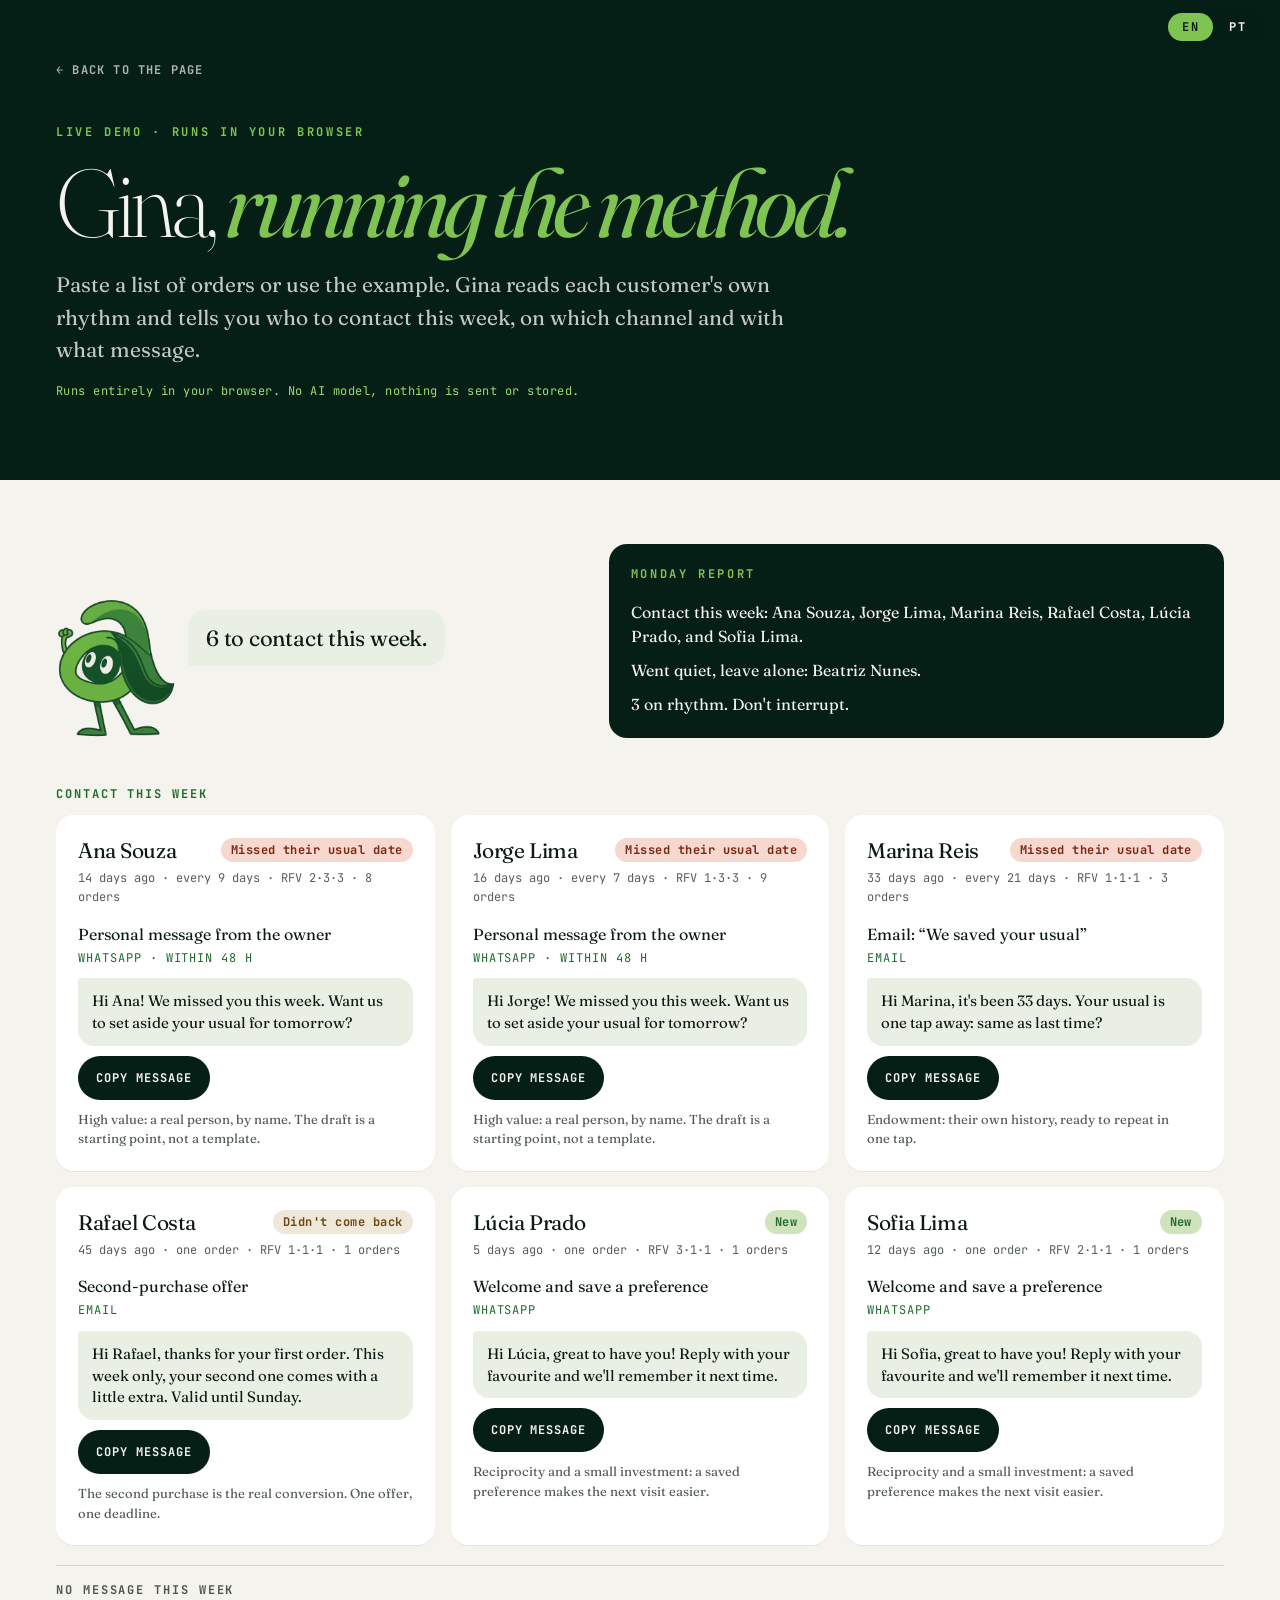
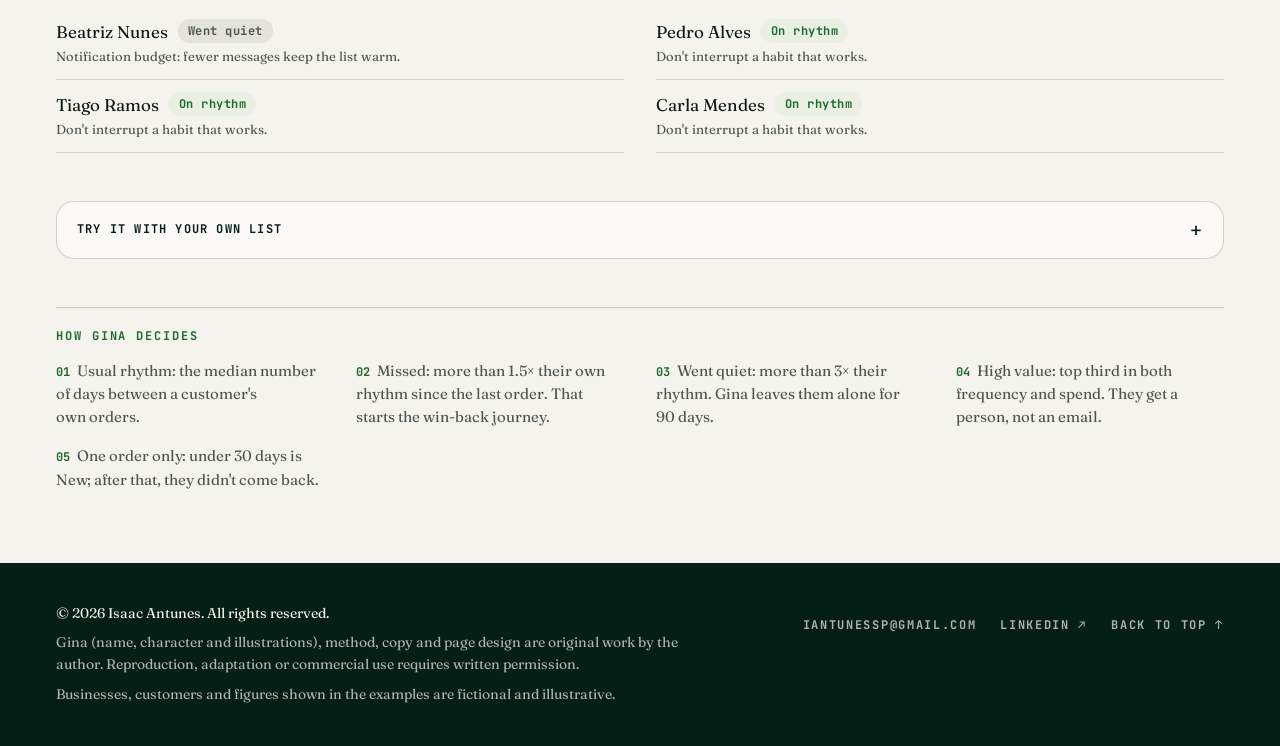
==== commit ff95d617: "Polish: lighter images, numbering, readable labels, 404 - WebP for Gina (447 KB → 28 KB) and walk fr" ====
--- a/demo/index.html
+++ b/demo/index.html
@@ -13,7 +13,7 @@
   <meta name="author" content="Isaac Antunes">
   <meta name="copyright" content="© 2026 Isaac Antunes">
   <meta name="theme-color" content="#061f16">
-  <link rel="icon" href="../assets/gina-flat.png">
+  <link rel="icon" href="../assets/gina-icon.png">
   <link rel="preconnect" href="https://fonts.googleapis.com">
   <link rel="preconnect" href="https://fonts.gstatic.com" crossorigin>
   <link rel="stylesheet" href="https://fonts.googleapis.com/css2?family=Fraunces:ital,opsz,wght@0,9..144,200..700;1,9..144,200..700&family=JetBrains+Mono:wght@400;700&display=swap">
@@ -39,7 +39,7 @@
 <main id="main" class="demo">
   <section class="wrap demo__top" aria-live="polite">
     <div class="demo__speaker">
-      <img src="../assets/gina-flat.png" alt="Gina" width="120" height="141">
+      <img src="../assets/gina-flat.webp" alt="Gina" width="120" height="141">
       <p class="demo__bubble" data-bubble>Paste some orders or use the example to see Gina work.</p>
     </div>
     <div class="profile demo__report" data-report hidden>
@@ -49,6 +49,7 @@
   </section>
 
   <section class="wrap demo__results" data-results hidden>
+    <h2 class="label demo__cards-k" data-rows-k>Contact this week</h2>
     <ol class="demo-cards" data-rows></ol>
     <div class="demo__calm" data-calm hidden>
       <h2 class="label">No message this week</h2>
@@ -92,6 +93,6 @@
   </div>
 </footer>
 
-<script type="application/json" id="demo-copy">{"title":"Demo · Gina running the method","kicker":"Live demo · runs in your browser","h1a":"Gina,","h1i":"running the method.","intro":"Paste a list of orders or use the example. Gina reads each customer's own rhythm and tells you who to contact this week, on which channel and with what message.","privacy":"Runs entirely in your browser. No AI model, nothing is sent or stored.","back":"← Back to the page","inputLabel":"Orders · one per line: name, date, amount","inputHelp":"Dates as 2026-09-30 or 30/09/2026. Separate with commas or semicolons.","example":"Use the example bakery","clear":"Clear","run":"Run Gina","empty":"Paste some orders or use the example to see Gina work.","skipped":"Line {n} skipped: {reason}.","reasons":{"name":"missing name","date":"date not recognised","amount":"amount not recognised","future":"date is in the future"},"bubble":{"some":"{n} to contact this week.","one":"1 to contact this week.","none":"Nobody to contact this week. Good sign."},"reportK":"Monday report","report":{"contact":"Contact this week: {list}.","contactNone":"Nobody to contact this week.","quiet":"Went quiet, leave alone: {list}.","rhythm":"{n} on rhythm. Don't interrupt."},"rfv":"RFV","orders":"{n} orders","own":"Try it with your own list","calmK":"No message this week","daysAgo":"{n} days ago","today":"today","every":"every {n} days","once":"one order","status":{"missed":"Missed their usual date","dormant":"Went quiet","new":"New","oneoff":"Didn't come back","rhythm":"On rhythm"},"actions":{"personal":{"name":"Personal message from the owner","channel":"WhatsApp · within 48 h","msg":"Hi {first}! We missed you this week. Want us to set aside your usual for tomorrow?","why":"High value: a real person, by name. The draft is a starting point, not a template."},"usual":{"name":"Email: “We saved your usual”","channel":"Email","msg":"Hi {first}, it's been {days} days. Your usual is one tap away: same as last time?","why":"Endowment: their own history, ready to repeat in one tap."},"second":{"name":"Second-purchase offer","channel":"Email","msg":"Hi {first}, thanks for your first order. This week only, your second one comes with a little extra. Valid until Sunday.","why":"The second purchase is the real conversion. One offer, one deadline."},"welcome":{"name":"Welcome and save a preference","channel":"WhatsApp","msg":"Hi {first}, great to have you! Reply with your favourite and we'll remember it next time.","why":"Reciprocity and a small investment: a saved preference makes the next visit easier."},"rest":{"name":"No message for 90 days","channel":"—","msg":"","why":"Notification budget: fewer messages keep the list warm."},"none":{"name":"No message","channel":"—","msg":"","why":"Don't interrupt a habit that works."}},"copy":"Copy message","copied":"Copied","rulesK":"How Gina decides","rules":["Usual rhythm: the median number of days between a customer's own orders.","Missed: more than 1.5× their own rhythm since the last order. That starts the win-back journey.","Went quiet: more than 3× their rhythm. Gina leaves them alone for 90 days.","High value: top third in both frequency and spend. They get a person, not an email.","One order only: under 30 days is New; after that, they didn't come back."],"exampleShop":"Forno da Vila · example bakery, fictional","lang":"en"}</script>
+<script type="application/json" id="demo-copy">{"title":"Demo · Gina running the method","kicker":"Live demo · runs in your browser","h1a":"Gina,","h1i":"running the method.","intro":"Paste a list of orders or use the example. Gina reads each customer's own rhythm and tells you who to contact this week, on which channel and with what message.","privacy":"Runs entirely in your browser. No AI model, nothing is sent or stored.","back":"← Back to the page","inputLabel":"Orders · one per line: name, date, amount","inputHelp":"Dates as 2026-09-30 or 30/09/2026. Separate with commas or semicolons.","example":"Use the example bakery","clear":"Clear","run":"Run Gina","empty":"Paste some orders or use the example to see Gina work.","skipped":"Line {n} skipped: {reason}.","reasons":{"name":"missing name","date":"date not recognised","amount":"amount not recognised","future":"date is in the future"},"bubble":{"some":"{n} to contact this week.","one":"1 to contact this week.","none":"Nobody to contact this week. Good sign."},"reportK":"Monday report","report":{"contact":"Contact this week: {list}.","contactNone":"Nobody to contact this week.","quiet":"Went quiet, leave alone: {list}.","rhythm":"{n} on rhythm. Don't interrupt."},"rfv":"RFV","orders":"{n} orders","own":"Try it with your own list","contactK":"Contact this week","calmK":"No message this week","daysAgo":"{n} days ago","today":"today","every":"every {n} days","once":"one order","status":{"missed":"Missed their usual date","dormant":"Went quiet","new":"New","oneoff":"Didn't come back","rhythm":"On rhythm"},"actions":{"personal":{"name":"Personal message from the owner","channel":"WhatsApp · within 48 h","msg":"Hi {first}! We missed you this week. Want us to set aside your usual for tomorrow?","why":"High value: a real person, by name. The draft is a starting point, not a template."},"usual":{"name":"Email: “We saved your usual”","channel":"Email","msg":"Hi {first}, it's been {days} days. Your usual is one tap away: same as last time?","why":"Endowment: their own history, ready to repeat in one tap."},"second":{"name":"Second-purchase offer","channel":"Email","msg":"Hi {first}, thanks for your first order. This week only, your second one comes with a little extra. Valid until Sunday.","why":"The second purchase is the real conversion. One offer, one deadline."},"welcome":{"name":"Welcome and save a preference","channel":"WhatsApp","msg":"Hi {first}, great to have you! Reply with your favourite and we'll remember it next time.","why":"Reciprocity and a small investment: a saved preference makes the next visit easier."},"rest":{"name":"No message for 90 days","channel":"—","msg":"","why":"Notification budget: fewer messages keep the list warm."},"none":{"name":"No message","channel":"—","msg":"","why":"Don't interrupt a habit that works."}},"copy":"Copy message","copied":"Copied","rulesK":"How Gina decides","rules":["Usual rhythm: the median number of days between a customer's own orders.","Missed: more than 1.5× their own rhythm since the last order. That starts the win-back journey.","Went quiet: more than 3× their rhythm. Gina leaves them alone for 90 days.","High value: top third in both frequency and spend. They get a person, not an email.","One order only: under 30 days is New; after that, they didn't come back."],"exampleShop":"Forno da Vila · example bakery, fictional","lang":"en"}</script>
 </body>
 </html>
--- a/css/styles.css
+++ b/css/styles.css
@@ -69,19 +69,19 @@
 .em--signal { color: var(--signal); }
 .em--underline { border-bottom: 4px solid var(--signal); }
 .strike {
-  color: rgba(13, 26, 20, .4);
+  color: rgba(13, 26, 20, .56);
   text-decoration: line-through 3px var(--coral);
 }
 .tag-mono { font-family: var(--mono); letter-spacing: -.02em; color: var(--signal); }
 
 .eyebrow {
-  font: 700 11px/1.4 var(--mono);
+  font: 700 12px/1.4 var(--mono);
   letter-spacing: .22em;
   text-transform: uppercase;
   color: var(--accent);
 }
 .label {
-  font: 700 11px/1.4 var(--mono);
+  font: 700 12px/1.4 var(--mono);
   letter-spacing: .16em;
   text-transform: uppercase;
 }
@@ -151,7 +151,7 @@
   align-self: flex-start;
   padding: 5px 10px;
   border-radius: 99px;
-  font: 700 11px/1.3 var(--mono);
+  font: 700 12px/1.3 var(--mono);
   letter-spacing: .08em;
   background: rgba(127, 196, 83, .16);
   color: var(--signal-soft);
@@ -159,7 +159,7 @@
 
 /* ── Language switch ────────────────────────────────── */
 .lang {
-  position: fixed; top: 16px; right: 16px; z-index: 50;
+  position: fixed; top: 9px; right: 16px; z-index: 50;
   display: flex; gap: 2px; padding: 4px;
   border-radius: 99px;
   background: rgba(6, 31, 22, .88);
@@ -172,6 +172,8 @@
   letter-spacing: .12em;
   color: var(--paper);
 }
+.lang a { position: relative; }
+.lang a::after, .who__link::after, .demo-link::after { content: ''; position: absolute; inset: -12px -4px; }
 .lang a:hover { color: var(--signal); }
 .lang a[aria-current="page"] { background: var(--signal); color: var(--forest); }
 
@@ -180,16 +182,26 @@
 .hero__meta {
   display: flex; justify-content: space-between; flex-wrap: wrap; gap: 16px;
   padding-right: 120px;
-  font: 700 11px/1.4 var(--mono);
+  font: 700 12px/1.4 var(--mono);
   letter-spacing: .22em; text-transform: uppercase;
   color: rgba(245, 243, 237, .62);
 }
 .hero__grid {
-  margin-top: clamp(40px, 7vw, 96px);
+  margin-top: clamp(24px, 7vw, 96px);
   display: grid;
-  grid-template-columns: repeat(auto-fit, minmax(min(100%, 440px), 1fr));
-  gap: clamp(24px, 4vw, 64px);
-  align-items: center;
+  grid-template-areas: "head" "art" "body";
+  gap: 16px;
+}
+.hero__head { grid-area: head; }
+.hero__body { grid-area: body; }
+.hero__art { grid-area: art; }
+@media (min-width: 960px) {
+  .hero__grid {
+    grid-template-columns: minmax(0, 1fr) minmax(0, 1fr);
+    grid-template-areas: "head art" "body art";
+    column-gap: clamp(24px, 4vw, 64px); row-gap: 0;
+    align-items: start;
+  }
 }
 .hero__fun {
   margin-bottom: 22px;
@@ -205,13 +217,15 @@
   text-wrap: balance;
 }
 .hero__lead {
-  margin-top: 32px; max-width: 46ch;
+  margin-top: 8px; max-width: 46ch;
   display: flex; flex-direction: column; gap: 1.6em;
   font-size: clamp(18px, 1.6vw, 21px); line-height: 1.6;
   color: rgba(245, 243, 237, .8);
   text-wrap: pretty;
 }
-.hero__ctas { margin-top: 40px; display: flex; flex-wrap: wrap; gap: 12px; }
+.hero__lead--more { margin-top: 40px; }
+@media (min-width: 960px) { .hero__lead:first-child { margin-top: 32px; } }
+.hero__ctas { margin-top: 28px; display: flex; flex-wrap: wrap; gap: 12px; }
 .hero__ctas .btn--ghost:hover { color: var(--signal); }
 
 .who {
@@ -221,6 +235,7 @@
 }
 .who p:not(.eyebrow) { font-size: 17px; line-height: 1.55; color: rgba(245, 243, 237, .86); text-wrap: pretty; }
 .who__link {
+  position: relative;
   align-self: flex-start;
   display: flex; align-items: center; gap: 10px;
   padding-bottom: 4px;
@@ -236,8 +251,40 @@
   font: 700 13px/1 var(--serif); letter-spacing: 0; text-transform: none;
 }
 
-.hero__art { position: relative; aspect-ratio: 7 / 6; width: 100%; }
+.hero__art { position: relative; aspect-ratio: 7 / 6; width: min(100%, 250px); margin-inline: auto; }
+@media (min-width: 960px) { .hero__art { width: 100%; } }
 .hero__art > * { position: absolute; inset: 0; width: 100%; height: 100%; object-fit: contain; }
+
+/* ── Section bar ────────────────────────────────────── */
+.jump {
+  position: sticky; top: 0; z-index: 40;
+  background: rgba(6, 31, 22, .94); backdrop-filter: blur(8px);
+  border-bottom: 1px solid rgba(245, 243, 237, .1);
+}
+.jump__inner {
+  max-width: var(--max); margin-inline: auto;
+  display: flex; gap: 4px; overflow-x: auto; scrollbar-width: none;
+  padding: 6px var(--gutter);
+}
+/* Small screens: stop short of the EN/PT switch and fade the edge to hint at sideways scroll. */
+@media (max-width: 959px) {
+  .jump__inner {
+    margin-right: 124px; padding-right: 24px;
+    -webkit-mask-image: linear-gradient(90deg, #000 calc(100% - 28px), transparent);
+            mask-image: linear-gradient(90deg, #000 calc(100% - 28px), transparent);
+  }
+}
+.jump__inner::-webkit-scrollbar { display: none; }
+.jump a {
+  flex: none; display: inline-flex; align-items: center; min-height: 44px; padding: 0 12px;
+  border-radius: 99px;
+  font: 700 12px/1 var(--mono); letter-spacing: .1em; text-transform: uppercase;
+  color: rgba(245, 243, 237, .75);
+}
+.jump a:first-child { margin-left: -12px; }
+.jump a:hover { color: var(--signal); }
+.jump a[aria-current] { color: var(--forest); background: var(--signal); }
+main [id] { scroll-margin-top: 64px; }
 
 /* ── 01 Diagnosis ───────────────────────────────────── */
 .breaks { --col: 300px; margin-top: 56px; }
@@ -262,7 +309,7 @@
 .step__name { font-size: clamp(28px, 3vw, 40px); font-style: italic; letter-spacing: -.03em; line-height: 1; }
 .step__what { font-size: 16px; line-height: 1.6; color: var(--muted); text-wrap: pretty; }
 .step__col { display: flex; flex-direction: column; gap: 10px; }
-.step__label { font: 400 11px/1.4 var(--mono); letter-spacing: .14em; text-transform: uppercase; color: rgba(245, 243, 237, .55); }
+.step__label { font: 400 12px/1.4 var(--mono); letter-spacing: .14em; text-transform: uppercase; color: rgba(245, 243, 237, .55); }
 .step__tool { font: 400 13px/1.55 var(--mono); }
 .step__out { font-size: 17px; line-height: 1.4; }
 
@@ -270,7 +317,7 @@
 .stages { --col: 140px; margin-top: 56px; gap: 8px; }
 .stage { display: flex; flex-direction: column; gap: 14px; }
 .stage__bar { height: 10px; border-radius: 99px; background: var(--c); }
-.stage__n { font: 700 11px/1 var(--mono); color: rgba(13, 26, 20, .5); }
+.stage__n { font: 700 12px/1 var(--mono); color: var(--muted); }
 .stage__name { font-size: 22px; line-height: 1.1; letter-spacing: -.02em; }
 .stage__rule { font-size: 14px; line-height: 1.5; color: var(--muted); text-wrap: pretty; }
 .rules { --col: 300px; margin-top: 48px; gap: 20px; }
@@ -318,7 +365,7 @@
 
 /* Channel mockups (branded pieces) */
 .mock { height: 280px; border-radius: 12px; overflow: hidden; display: flex; flex-direction: column; }
-.mock__by { margin-top: auto; font: 400 9px/1.3 var(--mono); letter-spacing: .12em; text-transform: uppercase; color: rgba(13, 26, 20, .45); }
+.mock__by { margin-top: auto; font: 400 9px/1.3 var(--mono); letter-spacing: .12em; text-transform: uppercase; color: rgba(13, 26, 20, .62); }
 .mock__k { font: 700 9px/1.3 var(--mono); letter-spacing: .2em; text-transform: uppercase; color: var(--signal); }
 .mock__logo { flex: none; display: grid; place-items: center; border-radius: 99px; font-style: italic; }
 
@@ -352,7 +399,7 @@
 .mock--sms .mock__head { padding: 10px; border-bottom: 1px solid rgba(13, 26, 20, .08); display: flex; flex-direction: column; align-items: center; gap: 4px; font-size: 11px; font-weight: 600; }
 .mock--sms .mock__logo { width: 30px; height: 30px; background: var(--green); color: var(--paper); font-size: 14px; font-weight: 400; }
 .mock--sms .mock__thread { padding: 14px 12px; display: flex; flex-direction: column; gap: 8px; flex: 1; font-size: 12px; line-height: 1.4; }
-.mock--sms .mock__stamp { align-self: center; font: 400 9px/1 var(--mono); color: rgba(13, 26, 20, .45); }
+.mock--sms .mock__stamp { align-self: center; font: 400 9px/1 var(--mono); color: rgba(13, 26, 20, .62); }
 .bubble-in { max-width: 88%; padding: 10px 12px; border-radius: 16px 16px 16px 4px; background: var(--mint); }
 .bubble-out { align-self: flex-end; padding: 8px 14px; border-radius: 16px 16px 4px 16px; background: var(--signal); color: var(--forest); font-weight: 600; }
 
@@ -362,7 +409,7 @@
 .mock--story .mock__bars span:last-child { background: rgba(245, 243, 237, .35); }
 .mock--story .mock__who { display: flex; align-items: center; gap: 8px; font-size: 11px; font-weight: 600; }
 .mock--story .mock__logo { width: 22px; height: 22px; background: var(--signal); color: var(--forest); font-size: 11px; font-weight: 400; }
-.mock--story .mock__k { margin-top: 10px; }
+.mock--story .mock__k { margin-top: 10px; color: var(--signal-pale); }
 .mock--story .mock__quote { font-size: 22px; font-weight: 300; line-height: 1.05; letter-spacing: -.02em; }
 .mock--story .mock__poll { margin-top: auto; padding: 10px; border-radius: 12px; background: var(--paper); color: var(--forest); display: flex; flex-direction: column; gap: 6px; font-size: 12px; text-align: center; }
 .mock--story .mock__poll strong { font-weight: 600; }
@@ -392,7 +439,7 @@
 .flow__col { display: flex; flex-direction: column; gap: 10px; }
 .flow__col .label + * { margin-bottom: 14px; }
 .flow__col > :last-child { margin-bottom: 0; }
-.flow .label { color: rgba(13, 26, 20, .55); }
+.flow .label { color: rgba(13, 26, 20, .72); }
 .flow .label--accent { color: var(--green); }
 .node { border-radius: 14px; padding: 22px; font-size: 17px; line-height: 1.4; }
 .node--dark { background: var(--forest); color: var(--paper); }
@@ -556,11 +603,13 @@
 .footer .wrap { display: flex; flex-wrap: wrap; justify-content: space-between; gap: 24px 48px; }
 .footer__legal { max-width: 72ch; display: flex; flex-direction: column; gap: 8px; font-size: 14px; line-height: 1.55; }
 .footer__legal strong { font-weight: 400; color: var(--paper); }
-.footer__links { display: flex; flex-wrap: wrap; gap: 8px 24px; align-items: flex-start; font: 700 11px/1.4 var(--mono); letter-spacing: .14em; text-transform: uppercase; }
+.footer__links { display: flex; flex-wrap: wrap; gap: 0 24px; align-items: flex-start; font: 700 12px/1.4 var(--mono); letter-spacing: .14em; text-transform: uppercase; }
+.footer__links a { padding: 14px 0; }
 .footer a:hover { color: var(--signal); }
 
 /* ── Demo (mobile first) ───────────────────────────── */
 .demo-link {
+  position: relative;
   display: inline-block; margin-top: 40px; padding-bottom: 4px;
   border-bottom: 1px solid currentColor;
   font: 700 12px/1.4 var(--mono); letter-spacing: .1em; text-transform: uppercase;
@@ -589,6 +638,7 @@
 .demo__report ul { display: flex; flex-direction: column; gap: 10px; font-size: 16px; line-height: 1.5; }
 
 /* One card per customer to contact */
+.demo__cards-k { margin-bottom: 12px; color: var(--green); }
 .demo-cards { display: grid; gap: 12px; }
 .card {
   display: flex; flex-direction: column; gap: 6px;
@@ -600,10 +650,10 @@
 @keyframes card-in { from { opacity: 0; transform: translateY(12px); } }
 .card__head { display: flex; flex-wrap: wrap; align-items: center; justify-content: space-between; gap: 6px 12px; }
 .card__name { font-size: 21px; letter-spacing: -.02em; }
-.card__meta { font: 400 11px/1.6 var(--mono); color: rgba(13, 26, 20, .55); }
+.card__meta { font: 400 12px/1.6 var(--mono); color: rgba(13, 26, 20, .7); }
 .card .act__name { margin-top: 10px; }
 
-.tag { display: inline-block; padding: 5px 10px; border-radius: 99px; font: 700 11px/1.2 var(--mono); letter-spacing: .04em; white-space: nowrap; }
+.tag { display: inline-block; padding: 5px 10px; border-radius: 99px; font: 700 12px/1.2 var(--mono); letter-spacing: .04em; white-space: nowrap; }
 .tag--missed { background: #f6d8cf; color: #7a2615; }
 .tag--dormant { background: rgba(13, 26, 20, .08); color: rgba(13, 26, 20, .7); }
 .tag--new { background: var(--mint-2); color: var(--green); }
@@ -611,13 +661,13 @@
 .tag--rhythm { background: var(--mint); color: var(--green); }
 
 .act__name { font-size: 16px; }
-.act__channel { font: 400 11px/1.4 var(--mono); letter-spacing: .08em; text-transform: uppercase; color: var(--green); }
+.act__channel { font: 400 12px/1.4 var(--mono); letter-spacing: .08em; text-transform: uppercase; color: var(--green); }
 .act__msg { margin-top: 6px; padding: 12px 14px; border-radius: 4px 16px 16px 16px; background: var(--mint); font-size: 15px; line-height: 1.45; }
 .act__copy {
   align-self: flex-start; min-height: 44px; margin-top: 4px; padding: 0 18px;
   border: 0; border-radius: 99px; cursor: pointer;
   background: var(--forest); color: var(--paper);
-  font: 700 11px/1 var(--mono); letter-spacing: .08em; text-transform: uppercase;
+  font: 700 12px/1 var(--mono); letter-spacing: .08em; text-transform: uppercase;
   transition: background-color .2s;
 }
 .act__copy:hover { background: var(--green); }
@@ -625,7 +675,7 @@
 
 /* Customers who get no message, in one short block */
 .demo__calm { margin-top: 20px; padding-top: 16px; border-top: 1px solid rgba(13, 26, 20, .14); }
-.demo__calm .label { color: rgba(13, 26, 20, .55); }
+.demo__calm .label { color: rgba(13, 26, 20, .72); }
 .demo__calm ul { margin-top: 8px; }
 .demo__calm li { display: flex; flex-wrap: wrap; align-items: center; gap: 4px 10px; padding: 12px 0; border-bottom: 1px solid var(--line); }
 .calm__name { font-size: 17px; }
@@ -650,7 +700,7 @@
 }
 .demo__form textarea:focus-visible { outline: 2px solid var(--signal); outline-offset: 2px; }
 .demo__help { font-size: 14px; line-height: 1.5; color: var(--muted); }
-.demo__help span { display: block; margin-top: 4px; font: 400 11px/1.4 var(--mono); letter-spacing: .1em; text-transform: uppercase; color: rgba(13, 26, 20, .5); }
+.demo__help span { display: block; margin-top: 4px; font: 400 12px/1.4 var(--mono); letter-spacing: .1em; text-transform: uppercase; color: rgba(13, 26, 20, .5); }
 .demo__buttons { display: flex; flex-wrap: wrap; gap: 10px; }
 .demo__buttons .btn { flex: 1 1 auto; min-height: 48px; border: 0; cursor: pointer; text-align: center; }
 .btn--line { background: transparent; color: var(--forest); box-shadow: inset 0 0 0 1px rgba(6, 31, 22, .35); }
@@ -661,7 +711,7 @@
 .demo__rules .label { color: var(--green); }
 .demo__rules ol { margin-top: 14px; display: grid; gap: 14px; counter-reset: rule; }
 .demo__rules li { counter-increment: rule; font-size: 15px; line-height: 1.55; color: var(--muted); text-wrap: pretty; }
-.demo__rules li::before { content: counter(rule, decimal-leading-zero) ' '; font: 700 11px/1 var(--mono); color: var(--green); }
+.demo__rules li::before { content: counter(rule, decimal-leading-zero) ' '; font: 700 12px/1 var(--mono); color: var(--green); }
 
 @media (min-width: 760px) {
   .demo-hero { padding: 48px var(--gutter) 80px; }
@@ -685,9 +735,18 @@
   .card { animation: none; }
 }
 
+/* ── Not found ─────────────────────────────────────── */
+.lost { min-height: 100vh; max-width: 640px; margin-inline: auto; padding: 48px var(--gutter); display: flex; flex-direction: column; justify-content: center; gap: 16px; }
+.lost__gina { width: 160px; height: auto; margin-bottom: 8px; }
+.lost__title { font-weight: 200; font-size: clamp(40px, 9vw, 72px); line-height: .95; letter-spacing: -.045em; }
+.lost__text { font-size: 18px; line-height: 1.55; color: rgba(245, 243, 237, .8); }
+.lost__links { margin-top: 16px; display: flex; flex-wrap: wrap; gap: 10px; }
+.lost__links .btn--ghost:hover { color: var(--signal); }
+
 /* ── Small screens ──────────────────────────────────── */
 @media (max-width: 560px) {
-  .hero__meta { padding-right: 104px; flex-direction: column; gap: 6px; }
+  .hero__meta { padding-right: 104px; }
+  .hero__meta span:last-child { display: none; }
   .break, .metric, .crit__item { padding: 24px 20px; }
   .list-row--pair { grid-template-columns: 1fr; gap: 6px; }
   .level { min-height: 0; }
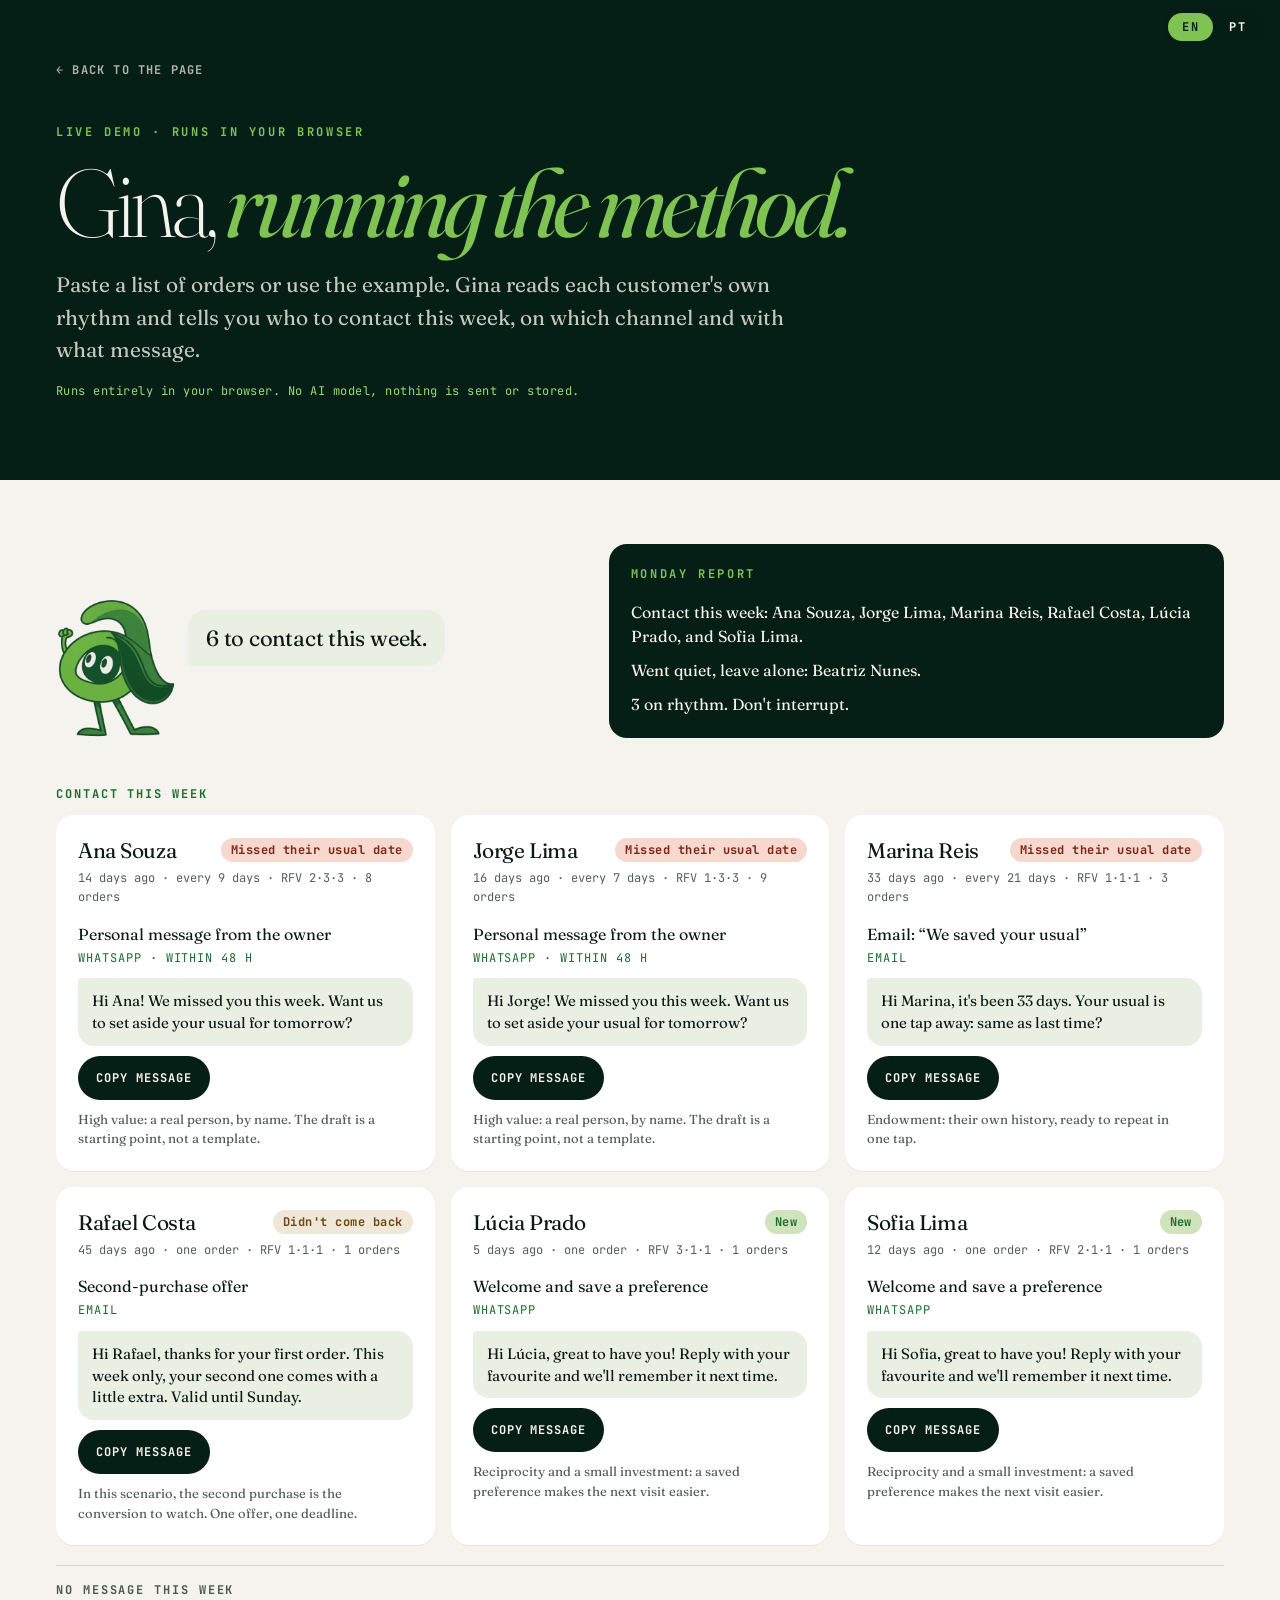
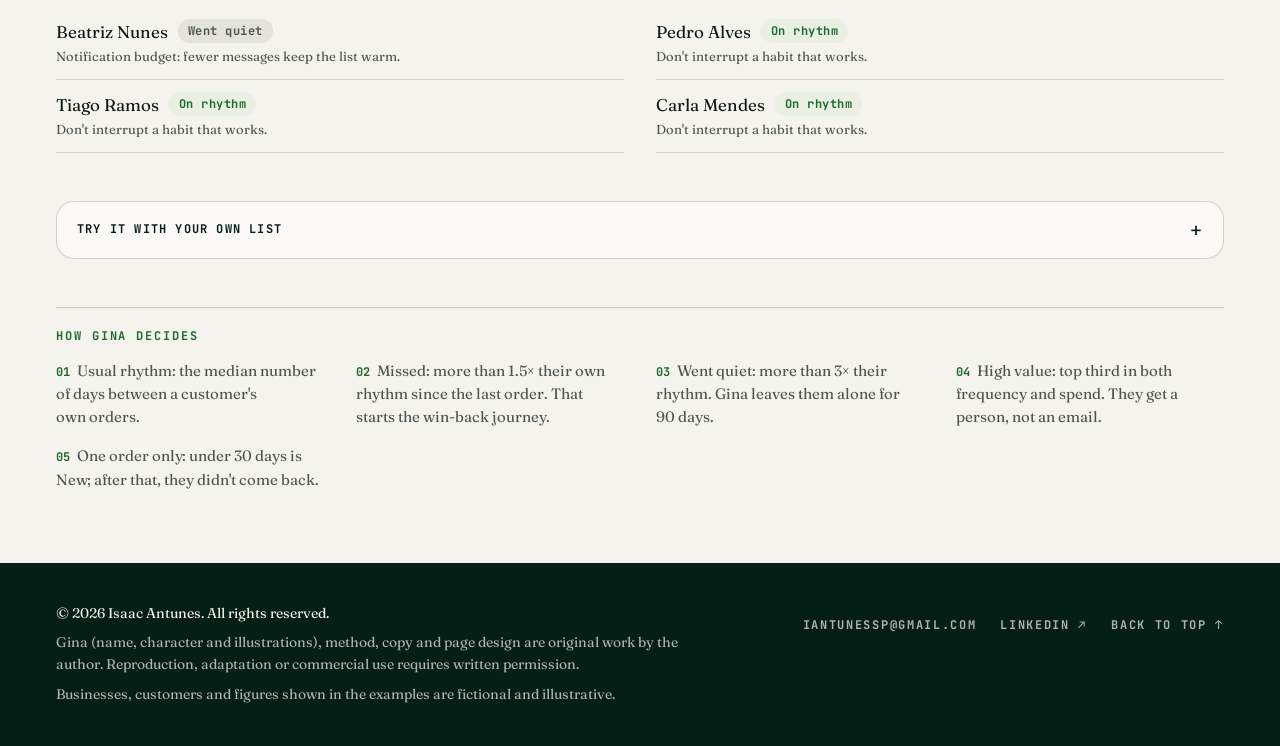
==== commit e2338e65: "Copy: align claims with what the demo shows, fix PT terms - Agents described as proposed roles; the " ====
--- a/demo/index.html
+++ b/demo/index.html
@@ -10,6 +10,16 @@
   <meta name="viewport" content="width=device-width, initial-scale=1">
   <title>Demo · Gina running the method</title>
   <meta name="description" content="Paste a list of orders or use the example. Gina reads each customer's own rhythm and tells you who to contact this week, on which channel and with what message.">
+  <meta property="og:type" content="website">
+  <meta property="og:title" content="Demo · Gina running the method">
+  <meta property="og:description" content="Paste a list of orders or use the example. Gina reads each customer's own rhythm and tells you who to contact this week, on which channel and with what message.">
+  <meta property="og:url" content="https://isaacantunesfacha-dev.github.io/gina-crm/demo/">
+  <meta property="og:image" content="https://isaacantunesfacha-dev.github.io/gina-crm/assets/og-en.jpg">
+  <meta property="og:image:width" content="1200">
+  <meta property="og:image:height" content="627">
+  <meta property="og:image:alt" content="Demo · Gina running the method">
+  <meta property="og:locale" content="en">
+  <meta name="twitter:card" content="summary_large_image">
   <meta name="author" content="Isaac Antunes">
   <meta name="copyright" content="© 2026 Isaac Antunes">
   <meta name="theme-color" content="#061f16">
@@ -93,6 +103,6 @@
   </div>
 </footer>
 
-<script type="application/json" id="demo-copy">{"title":"Demo · Gina running the method","kicker":"Live demo · runs in your browser","h1a":"Gina,","h1i":"running the method.","intro":"Paste a list of orders or use the example. Gina reads each customer's own rhythm and tells you who to contact this week, on which channel and with what message.","privacy":"Runs entirely in your browser. No AI model, nothing is sent or stored.","back":"← Back to the page","inputLabel":"Orders · one per line: name, date, amount","inputHelp":"Dates as 2026-09-30 or 30/09/2026. Separate with commas or semicolons.","example":"Use the example bakery","clear":"Clear","run":"Run Gina","empty":"Paste some orders or use the example to see Gina work.","skipped":"Line {n} skipped: {reason}.","reasons":{"name":"missing name","date":"date not recognised","amount":"amount not recognised","future":"date is in the future"},"bubble":{"some":"{n} to contact this week.","one":"1 to contact this week.","none":"Nobody to contact this week. Good sign."},"reportK":"Monday report","report":{"contact":"Contact this week: {list}.","contactNone":"Nobody to contact this week.","quiet":"Went quiet, leave alone: {list}.","rhythm":"{n} on rhythm. Don't interrupt."},"rfv":"RFV","orders":"{n} orders","own":"Try it with your own list","contactK":"Contact this week","calmK":"No message this week","daysAgo":"{n} days ago","today":"today","every":"every {n} days","once":"one order","status":{"missed":"Missed their usual date","dormant":"Went quiet","new":"New","oneoff":"Didn't come back","rhythm":"On rhythm"},"actions":{"personal":{"name":"Personal message from the owner","channel":"WhatsApp · within 48 h","msg":"Hi {first}! We missed you this week. Want us to set aside your usual for tomorrow?","why":"High value: a real person, by name. The draft is a starting point, not a template."},"usual":{"name":"Email: “We saved your usual”","channel":"Email","msg":"Hi {first}, it's been {days} days. Your usual is one tap away: same as last time?","why":"Endowment: their own history, ready to repeat in one tap."},"second":{"name":"Second-purchase offer","channel":"Email","msg":"Hi {first}, thanks for your first order. This week only, your second one comes with a little extra. Valid until Sunday.","why":"The second purchase is the real conversion. One offer, one deadline."},"welcome":{"name":"Welcome and save a preference","channel":"WhatsApp","msg":"Hi {first}, great to have you! Reply with your favourite and we'll remember it next time.","why":"Reciprocity and a small investment: a saved preference makes the next visit easier."},"rest":{"name":"No message for 90 days","channel":"—","msg":"","why":"Notification budget: fewer messages keep the list warm."},"none":{"name":"No message","channel":"—","msg":"","why":"Don't interrupt a habit that works."}},"copy":"Copy message","copied":"Copied","rulesK":"How Gina decides","rules":["Usual rhythm: the median number of days between a customer's own orders.","Missed: more than 1.5× their own rhythm since the last order. That starts the win-back journey.","Went quiet: more than 3× their rhythm. Gina leaves them alone for 90 days.","High value: top third in both frequency and spend. They get a person, not an email.","One order only: under 30 days is New; after that, they didn't come back."],"exampleShop":"Forno da Vila · example bakery, fictional","lang":"en"}</script>
+<script type="application/json" id="demo-copy">{"title":"Demo · Gina running the method","kicker":"Live demo · runs in your browser","h1a":"Gina,","h1i":"running the method.","intro":"Paste a list of orders or use the example. Gina reads each customer's own rhythm and tells you who to contact this week, on which channel and with what message.","privacy":"Runs entirely in your browser. No AI model, nothing is sent or stored.","back":"← Back to the page","inputLabel":"Orders · one per line: name, date, amount","inputHelp":"Dates as 2026-09-30 or 30/09/2026. Separate with commas or semicolons.","example":"Use the example bakery","clear":"Clear","run":"Run Gina","empty":"Paste some orders or use the example to see Gina work.","skipped":"Line {n} skipped: {reason}.","reasons":{"name":"missing name","date":"date not recognised","amount":"amount not recognised","future":"date is in the future"},"bubble":{"some":"{n} to contact this week.","one":"1 to contact this week.","none":"Nobody to contact this week. Good sign."},"reportK":"Monday report","report":{"contact":"Contact this week: {list}.","contactNone":"Nobody to contact this week.","quiet":"Went quiet, leave alone: {list}.","rhythm":"{n} on rhythm. Don't interrupt."},"rfv":"RFV","orders":"{n} orders","own":"Try it with your own list","contactK":"Contact this week","calmK":"No message this week","daysAgo":"{n} days ago","today":"today","every":"every {n} days","once":"one order","status":{"missed":"Missed their usual date","dormant":"Went quiet","new":"New","oneoff":"Didn't come back","rhythm":"On rhythm"},"actions":{"personal":{"name":"Personal message from the owner","channel":"WhatsApp · within 48 h","msg":"Hi {first}! We missed you this week. Want us to set aside your usual for tomorrow?","why":"High value: a real person, by name. The draft is a starting point, not a template."},"usual":{"name":"Email: “We saved your usual”","channel":"Email","msg":"Hi {first}, it's been {days} days. Your usual is one tap away: same as last time?","why":"Endowment: their own history, ready to repeat in one tap."},"second":{"name":"Second-purchase offer","channel":"Email","msg":"Hi {first}, thanks for your first order. This week only, your second one comes with a little extra. Valid until Sunday.","why":"In this scenario, the second purchase is the conversion to watch. One offer, one deadline."},"welcome":{"name":"Welcome and save a preference","channel":"WhatsApp","msg":"Hi {first}, great to have you! Reply with your favourite and we'll remember it next time.","why":"Reciprocity and a small investment: a saved preference makes the next visit easier."},"rest":{"name":"No message for 90 days","channel":"—","msg":"","why":"Notification budget: fewer messages keep the list warm."},"none":{"name":"No message","channel":"—","msg":"","why":"Don't interrupt a habit that works."}},"copy":"Copy message","copied":"Copied","rulesK":"How Gina decides","rules":["Usual rhythm: the median number of days between a customer's own orders.","Missed: more than 1.5× their own rhythm since the last order. That starts the win-back journey.","Went quiet: more than 3× their rhythm. Gina leaves them alone for 90 days.","High value: top third in both frequency and spend. They get a person, not an email.","One order only: under 30 days is New; after that, they didn't come back."],"exampleShop":"Forno da Vila · example bakery, fictional","lang":"en"}</script>
 </body>
 </html>
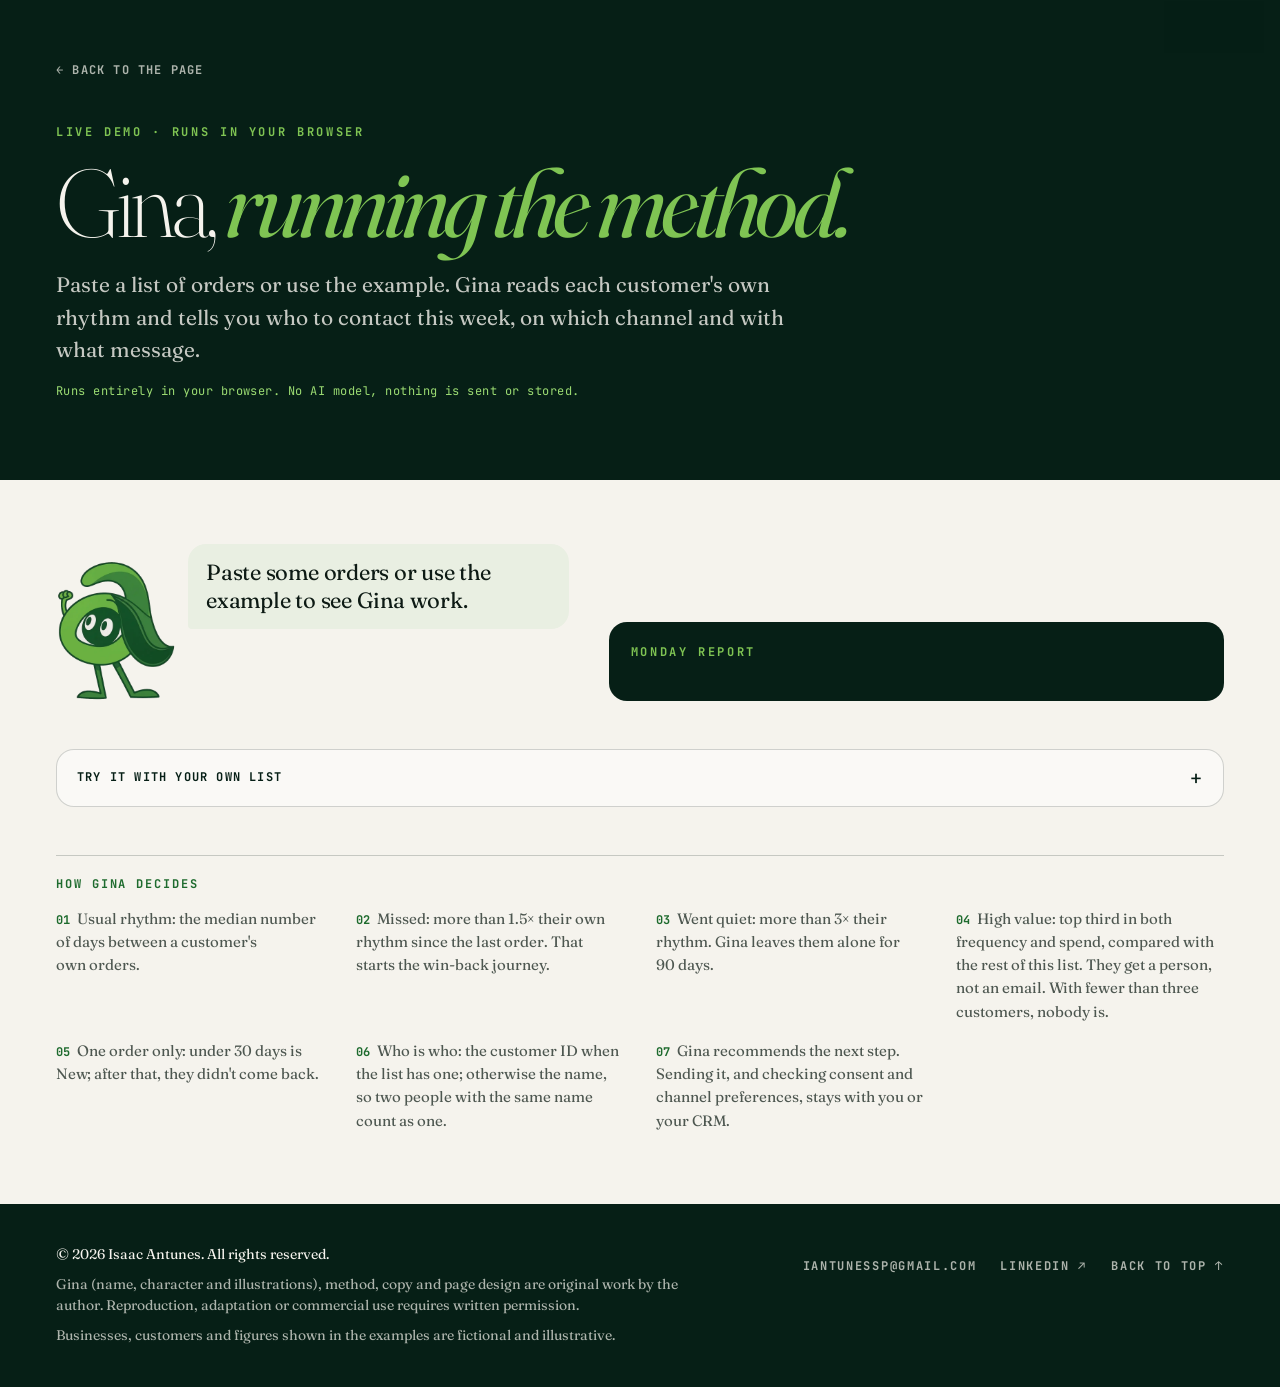
==== commit 8bda3eab: "Demo: show IDs, repeated lines and the rules' limits - Card shows the customer ID when the list has " ====
--- a/demo/index.html
+++ b/demo/index.html
@@ -72,7 +72,7 @@
     <form class="demo__form" data-form>
       <label class="label" for="orders">Orders · one per line: name, date, amount</label>
       <textarea id="orders" rows="10" spellcheck="false" autocomplete="off" aria-describedby="orders-help"></textarea>
-      <p class="demo__help" id="orders-help">Dates as 2026-09-30 or 30/09/2026. Separate with commas or semicolons. <span>Forno da Vila · example bakery, fictional</span></p>
+      <p class="demo__help" id="orders-help">Dates as 2026-09-30 or 30/09/2026. Separate with commas or semicolons. If you have a customer ID, put it first (id, name, date, amount) so two people with the same name stay apart. <span>Forno da Vila · example bakery, fictional</span></p>
       <div class="demo__buttons">
         <button class="btn btn--dark" type="submit">Run Gina</button>
         <button class="btn btn--line" type="button" data-example>Use the example bakery</button>
@@ -84,7 +84,7 @@
 
   <div class="wrap demo__rules">
     <h2 class="label">How Gina decides</h2>
-    <ol><li>Usual rhythm: the median number of days between a customer's own orders.</li><li>Missed: more than 1.5× their own rhythm since the last order. That starts the win-back journey.</li><li>Went quiet: more than 3× their rhythm. Gina leaves them alone for 90 days.</li><li>High value: top third in both frequency and spend. They get a person, not an email.</li><li>One order only: under 30 days is New; after that, they didn't come back.</li></ol>
+    <ol><li>Usual rhythm: the median number of days between a customer's own orders.</li><li>Missed: more than 1.5× their own rhythm since the last order. That starts the win-back journey.</li><li>Went quiet: more than 3× their rhythm. Gina leaves them alone for 90 days.</li><li>High value: top third in both frequency and spend, compared with the rest of this list. They get a person, not an email. With fewer than three customers, nobody is.</li><li>One order only: under 30 days is New; after that, they didn't come back.</li><li>Who is who: the customer ID when the list has one; otherwise the name, so two people with the same name count as one.</li><li>Gina recommends the next step. Sending it, and checking consent and channel preferences, stays with you or your CRM.</li></ol>
   </div>
 </main>
 
@@ -103,6 +103,6 @@
   </div>
 </footer>
 
-<script type="application/json" id="demo-copy">{"title":"Demo · Gina running the method","kicker":"Live demo · runs in your browser","h1a":"Gina,","h1i":"running the method.","intro":"Paste a list of orders or use the example. Gina reads each customer's own rhythm and tells you who to contact this week, on which channel and with what message.","privacy":"Runs entirely in your browser. No AI model, nothing is sent or stored.","back":"← Back to the page","inputLabel":"Orders · one per line: name, date, amount","inputHelp":"Dates as 2026-09-30 or 30/09/2026. Separate with commas or semicolons.","example":"Use the example bakery","clear":"Clear","run":"Run Gina","empty":"Paste some orders or use the example to see Gina work.","skipped":"Line {n} skipped: {reason}.","reasons":{"name":"missing name","date":"date not recognised","amount":"amount not recognised","future":"date is in the future"},"bubble":{"some":"{n} to contact this week.","one":"1 to contact this week.","none":"Nobody to contact this week. Good sign."},"reportK":"Monday report","report":{"contact":"Contact this week: {list}.","contactNone":"Nobody to contact this week.","quiet":"Went quiet, leave alone: {list}.","rhythm":"{n} on rhythm. Don't interrupt."},"rfv":"RFV","orders":"{n} orders","own":"Try it with your own list","contactK":"Contact this week","calmK":"No message this week","daysAgo":"{n} days ago","today":"today","every":"every {n} days","once":"one order","status":{"missed":"Missed their usual date","dormant":"Went quiet","new":"New","oneoff":"Didn't come back","rhythm":"On rhythm"},"actions":{"personal":{"name":"Personal message from the owner","channel":"WhatsApp · within 48 h","msg":"Hi {first}! We missed you this week. Want us to set aside your usual for tomorrow?","why":"High value: a real person, by name. The draft is a starting point, not a template."},"usual":{"name":"Email: “We saved your usual”","channel":"Email","msg":"Hi {first}, it's been {days} days. Your usual is one tap away: same as last time?","why":"Endowment: their own history, ready to repeat in one tap."},"second":{"name":"Second-purchase offer","channel":"Email","msg":"Hi {first}, thanks for your first order. This week only, your second one comes with a little extra. Valid until Sunday.","why":"In this scenario, the second purchase is the conversion to watch. One offer, one deadline."},"welcome":{"name":"Welcome and save a preference","channel":"WhatsApp","msg":"Hi {first}, great to have you! Reply with your favourite and we'll remember it next time.","why":"Reciprocity and a small investment: a saved preference makes the next visit easier."},"rest":{"name":"No message for 90 days","channel":"—","msg":"","why":"Notification budget: fewer messages keep the list warm."},"none":{"name":"No message","channel":"—","msg":"","why":"Don't interrupt a habit that works."}},"copy":"Copy message","copied":"Copied","rulesK":"How Gina decides","rules":["Usual rhythm: the median number of days between a customer's own orders.","Missed: more than 1.5× their own rhythm since the last order. That starts the win-back journey.","Went quiet: more than 3× their rhythm. Gina leaves them alone for 90 days.","High value: top third in both frequency and spend. They get a person, not an email.","One order only: under 30 days is New; after that, they didn't come back."],"exampleShop":"Forno da Vila · example bakery, fictional","lang":"en"}</script>
+<script type="application/json" id="demo-copy">{"title":"Demo · Gina running the method","kicker":"Live demo · runs in your browser","h1a":"Gina,","h1i":"running the method.","intro":"Paste a list of orders or use the example. Gina reads each customer's own rhythm and tells you who to contact this week, on which channel and with what message.","privacy":"Runs entirely in your browser. No AI model, nothing is sent or stored.","back":"← Back to the page","inputLabel":"Orders · one per line: name, date, amount","inputHelp":"Dates as 2026-09-30 or 30/09/2026. Separate with commas or semicolons. If you have a customer ID, put it first (id, name, date, amount) so two people with the same name stay apart.","example":"Use the example bakery","clear":"Clear","run":"Run Gina","empty":"Paste some orders or use the example to see Gina work.","skipped":"Line {n} skipped: {reason}.","duplicate":"Line {n} repeats line {m}. Counted as another order; delete it if it's a copy.","id":"ID {id}","reasons":{"name":"missing name","date":"date not recognised","amount":"amount not recognised","future":"date is in the future"},"bubble":{"some":"{n} to contact this week.","one":"1 to contact this week.","none":"Nobody to contact this week. Good sign."},"reportK":"Monday report","report":{"contact":"Contact this week: {list}.","contactNone":"Nobody to contact this week.","quiet":"Went quiet, leave alone: {list}.","rhythm":"{n} on rhythm. Don't interrupt."},"rfv":"RFV","orders":"{n} orders","own":"Try it with your own list","contactK":"Contact this week","calmK":"No message this week","daysAgo":"{n} days ago","today":"today","every":"every {n} days","once":"one order","status":{"missed":"Missed their usual date","dormant":"Went quiet","new":"New","oneoff":"Didn't come back","rhythm":"On rhythm"},"actions":{"personal":{"name":"Personal message from the owner","channel":"WhatsApp · within 48 h","msg":"Hi {first}! We missed you this week. Want us to set aside your usual for tomorrow?","why":"High value: a real person, by name. The draft is a starting point, not a template."},"usual":{"name":"Email: “We saved your usual”","channel":"Email","msg":"Hi {first}, it's been {days} days. Your usual is one tap away: same as last time?","why":"Endowment: their own history, ready to repeat in one tap."},"second":{"name":"Second-purchase offer","channel":"Email","msg":"Hi {first}, thanks for your first order. This week only, your second one comes with a little extra. Valid until Sunday.","why":"In this scenario, the second purchase is the conversion to watch. One offer, one deadline."},"welcome":{"name":"Welcome and save a preference","channel":"WhatsApp","msg":"Hi {first}, great to have you! Reply with your favourite and we'll remember it next time.","why":"Reciprocity and a small investment: a saved preference makes the next visit easier."},"rest":{"name":"No message for 90 days","channel":"—","msg":"","why":"Notification budget: fewer messages keep the list warm."},"none":{"name":"No message","channel":"—","msg":"","why":"Don't interrupt a habit that works."}},"copy":"Copy message","copied":"Copied","rulesK":"How Gina decides","rules":["Usual rhythm: the median number of days between a customer's own orders.","Missed: more than 1.5× their own rhythm since the last order. That starts the win-back journey.","Went quiet: more than 3× their rhythm. Gina leaves them alone for 90 days.","High value: top third in both frequency and spend, compared with the rest of this list. They get a person, not an email. With fewer than three customers, nobody is.","One order only: under 30 days is New; after that, they didn't come back.","Who is who: the customer ID when the list has one; otherwise the name, so two people with the same name count as one.","Gina recommends the next step. Sending it, and checking consent and channel preferences, stays with you or your CRM."],"exampleShop":"Forno da Vila · example bakery, fictional","lang":"en"}</script>
 </body>
 </html>
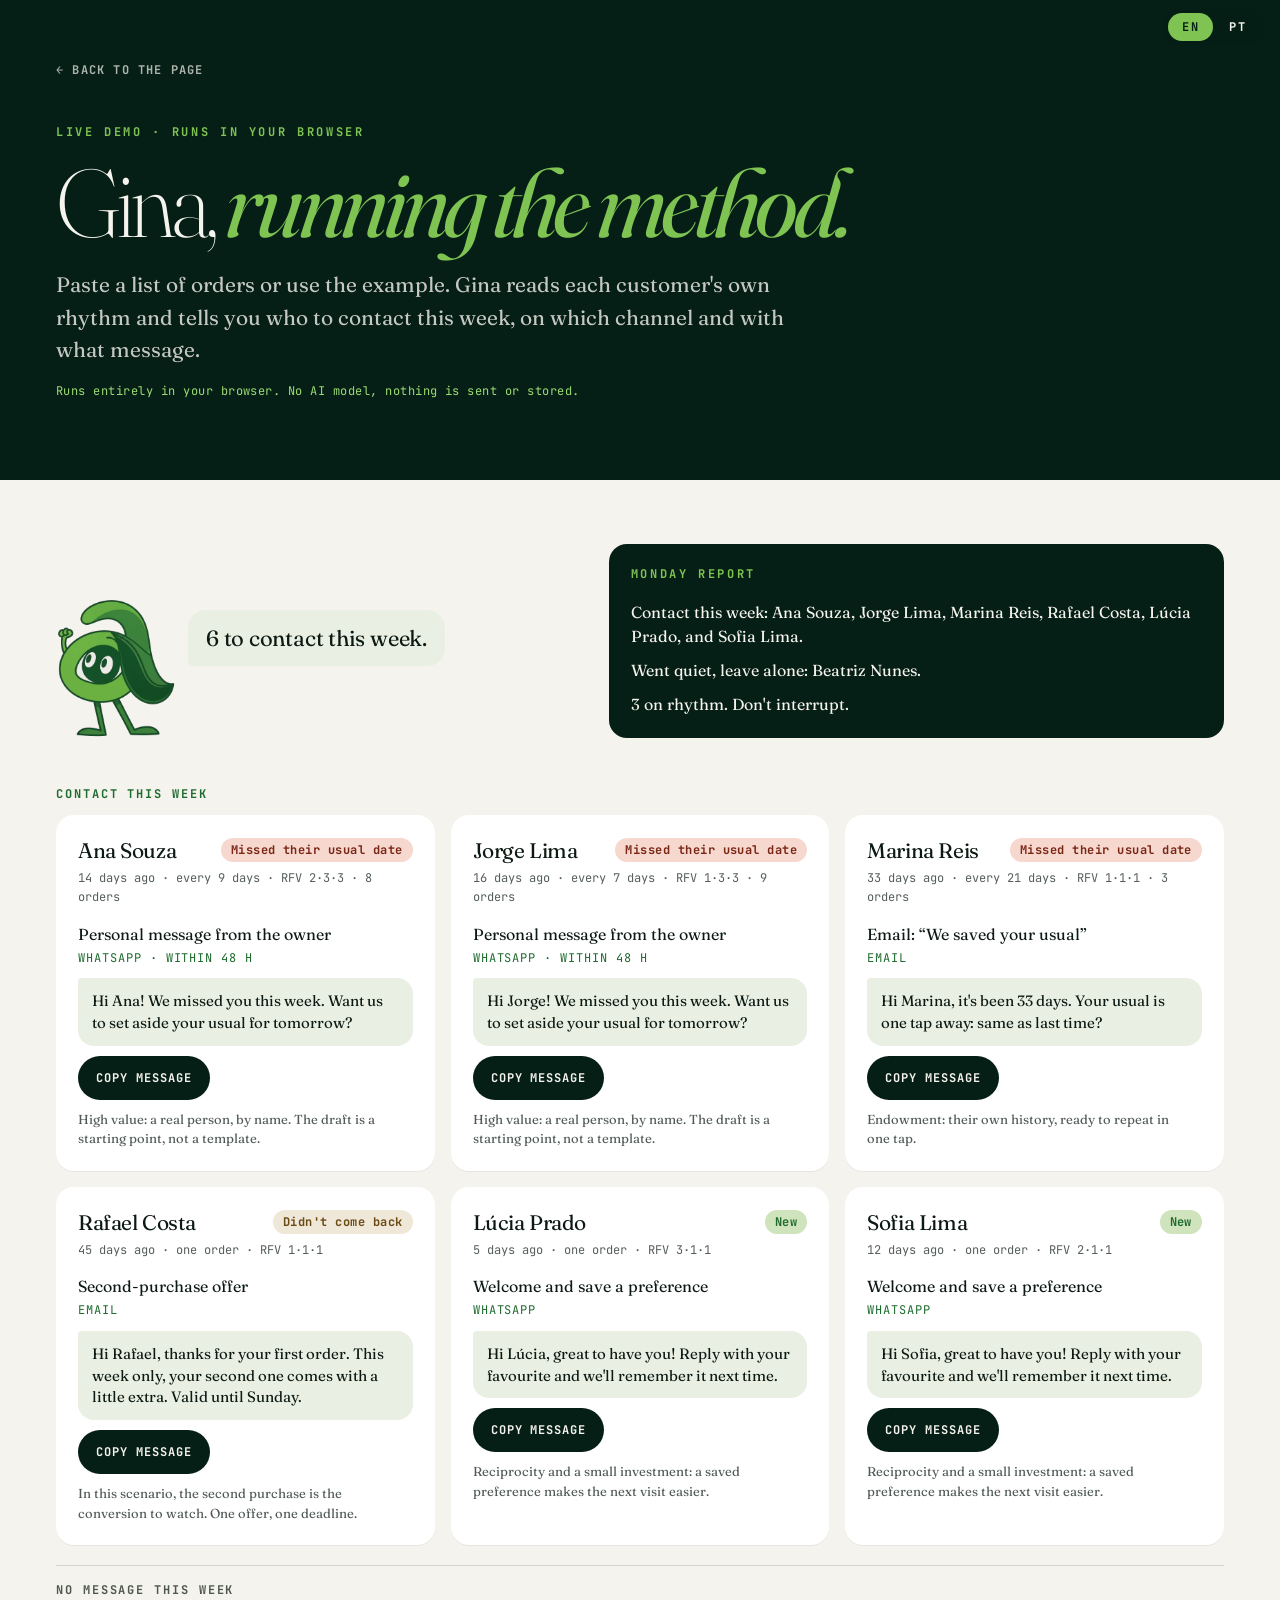
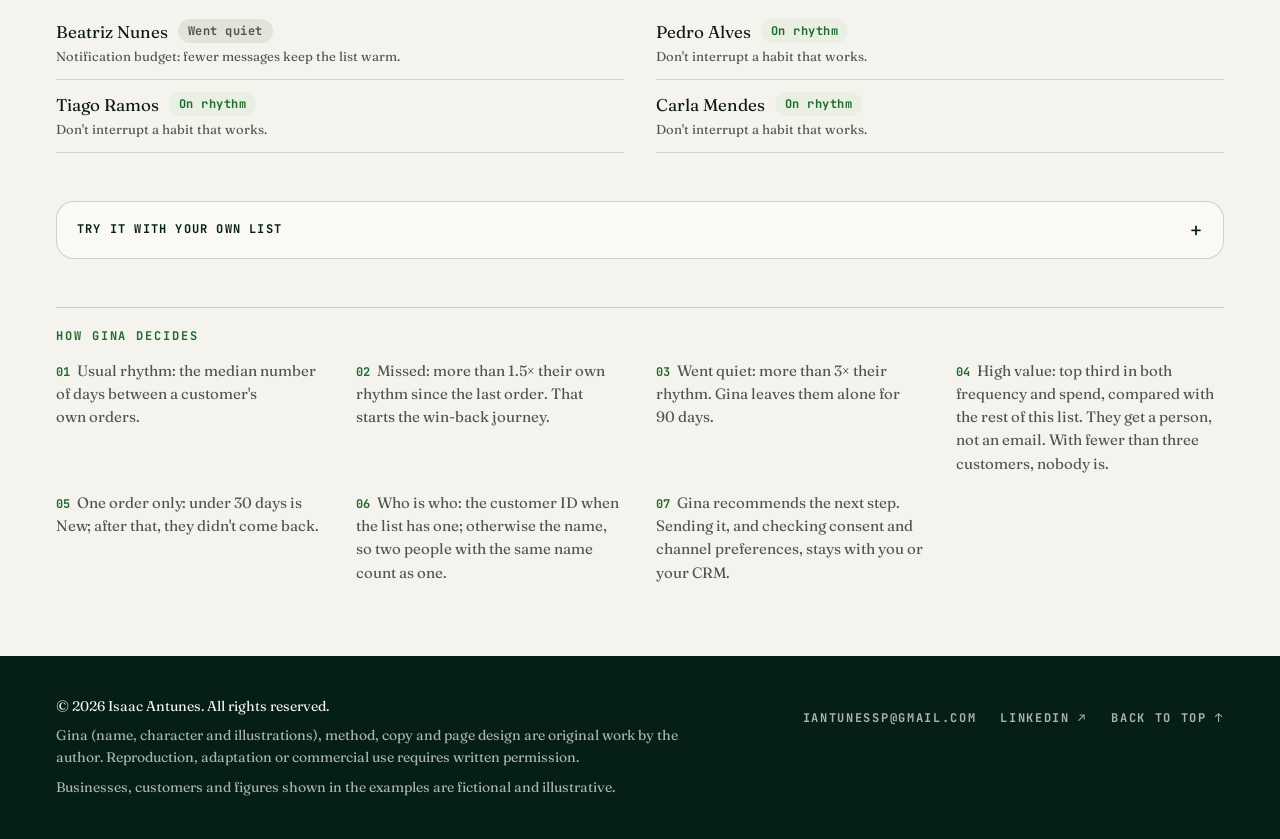
==== commit 211802d2: "SEO and a11y: absolute canonical and hreflang, announce skipped lines - Every route gets an absolute" ====
--- a/demo/index.html
+++ b/demo/index.html
@@ -20,6 +20,10 @@
   <meta property="og:image:alt" content="Demo · Gina running the method">
   <meta property="og:locale" content="en">
   <meta name="twitter:card" content="summary_large_image">
+  <link rel="canonical" href="https://isaacantunesfacha-dev.github.io/gina-crm/demo/">
+  <link rel="alternate" hreflang="en" href="https://isaacantunesfacha-dev.github.io/gina-crm/demo/">
+  <link rel="alternate" hreflang="pt-BR" href="https://isaacantunesfacha-dev.github.io/gina-crm/pt/demo/">
+  <link rel="alternate" hreflang="x-default" href="https://isaacantunesfacha-dev.github.io/gina-crm/demo/">
   <meta name="author" content="Isaac Antunes">
   <meta name="copyright" content="© 2026 Isaac Antunes">
   <meta name="theme-color" content="#061f16">
@@ -78,7 +82,7 @@
         <button class="btn btn--line" type="button" data-example>Use the example bakery</button>
         <button class="btn btn--line" type="button" data-clear>Clear</button>
       </div>
-      <ul class="demo__errors" data-errors></ul>
+      <ul class="demo__errors" data-errors aria-live="polite"></ul>
     </form>
   </details>
 
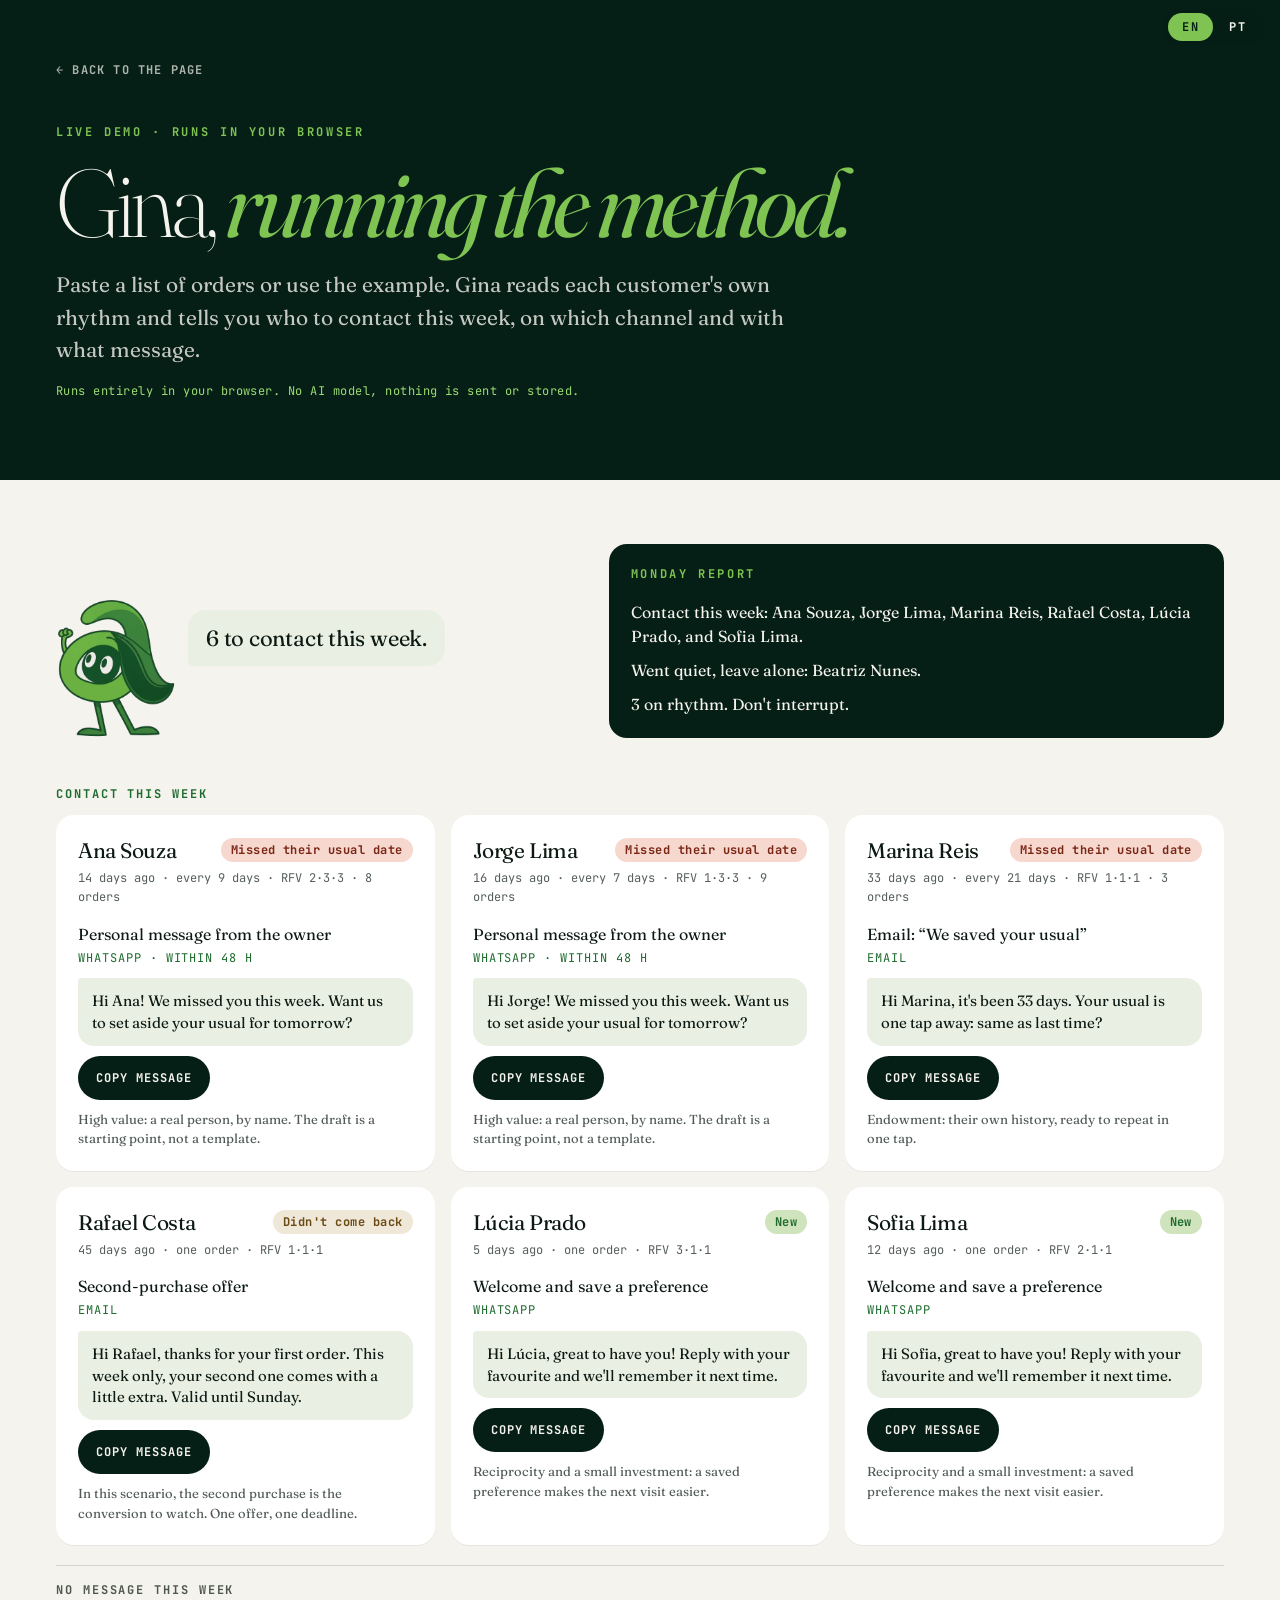
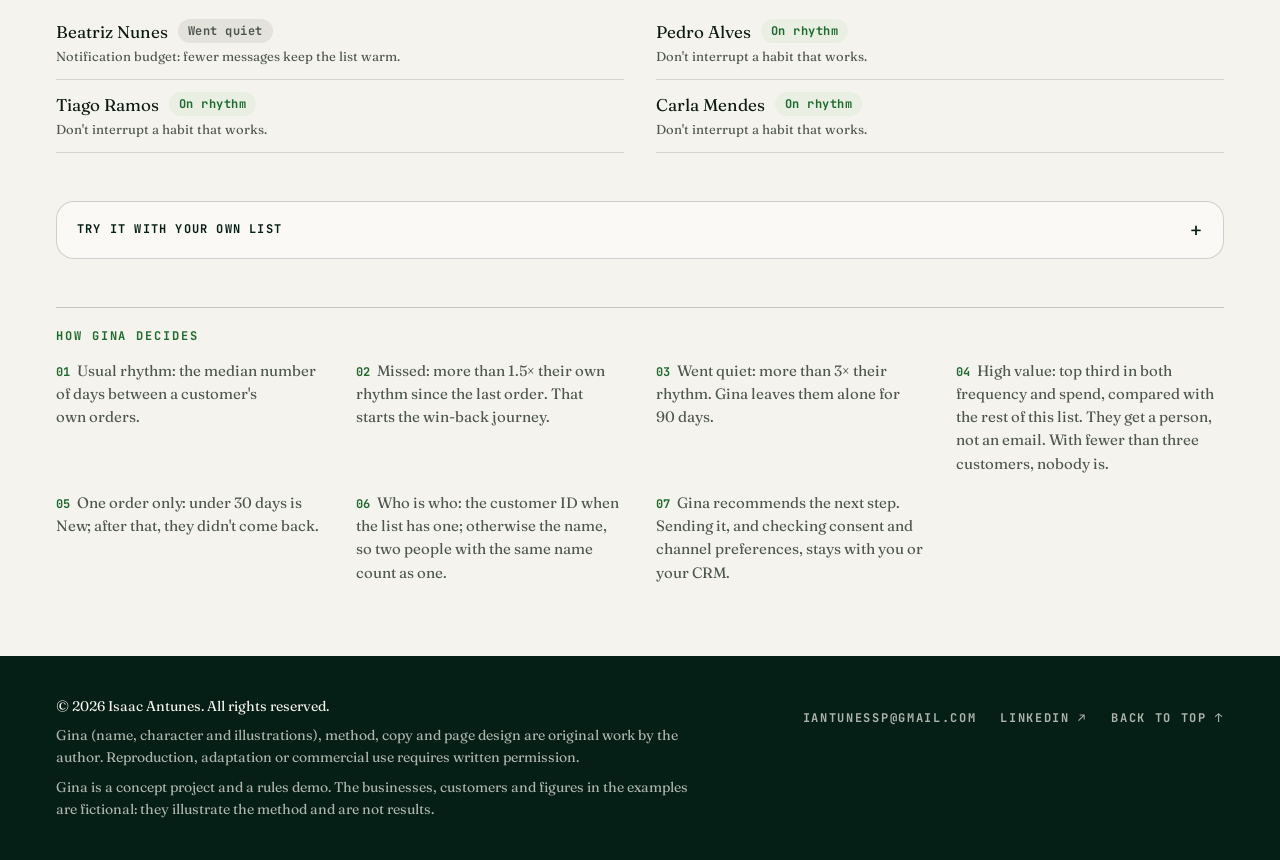
==== commit d636f9a5: "Transparency: separate concept from results - Footer: Gina is a concept project and a rules demo; ex" ====
--- a/demo/index.html
+++ b/demo/index.html
@@ -34,6 +34,7 @@
   <link rel="stylesheet" href="../css/styles.css">
   <script src="../js/gina.js" defer></script>
   <script src="../js/demo.js" defer></script>
+  <script src="../js/ref.js" defer></script>
 </head>
 <body>
 <a class="skip" href="#main">Skip to content</a>
@@ -97,7 +98,7 @@
     <div class="footer__legal">
       <p><strong>© 2026 Isaac Antunes. All rights reserved.</strong></p>
       <p>Gina (name, character and illustrations), method, copy and page design are original work by the author. Reproduction, adaptation or commercial use requires written permission.</p>
-      <p>Businesses, customers and figures shown in the examples are fictional and illustrative.</p>
+      <p>Gina is a concept project and a rules demo. The businesses, customers and figures in the examples are fictional: they illustrate the method and are not results.</p>
     </div>
     <nav class="footer__links" aria-label="Isaac Antunes">
       <a href="mailto:iantunessp@gmail.com?subject=CRM%20diagnosis%20-%20Gina">iantunessp@gmail.com</a>
--- a/css/styles.css
+++ b/css/styles.css
@@ -146,6 +146,7 @@
 .btn--ghost:hover { border-color: var(--signal); }
 .btn--dark { background: var(--forest); color: var(--paper); }
 .btn--dark:hover { background: var(--paper); color: var(--forest); }
+.btn:active { transform: translateY(1px); }
 
 .chip {
   align-self: flex-start;
@@ -298,6 +299,7 @@
 .title--method { line-height: 1.02; }
 .title .tag-mono { font-size: .62em; vertical-align: .12em; }
 .steps { margin-top: 56px; }
+.steps__note { margin-top: 24px; max-width: 62ch; font: 400 12px/1.6 var(--mono); letter-spacing: .04em; color: rgba(245, 243, 237, .7); }
 .step {
   --col: 220px;
   gap: 20px 40px;
@@ -324,12 +326,16 @@
 .rule { padding: 22px 24px; border: 1px solid rgba(13, 26, 20, .16); border-radius: 14px; font-size: 16px; line-height: 1.55; text-wrap: pretty; }
 .rule .label { letter-spacing: .14em; color: var(--green); }
 
+/* Hero art: the poster is a plain <img> in the HTML; keyed-video.js swaps it for the keyed canvas. */
+keyed-video { display: block; position: relative; }
+keyed-video > img { position: absolute; inset: 0; width: 100%; height: 100%; object-fit: contain; }
+
 /* ── 03b Journey 360 ────────────────────────────────── */
 .track { position: relative; margin-top: 56px; height: clamp(120px, 18vw, 200px); }
 .track__line {
   position: absolute; left: 0; right: 0; bottom: 22px; height: 2px;
   background: repeating-linear-gradient(90deg, var(--green) 0 8px, transparent 8px 16px);
-  opacity: .5;
+  opacity: .75; /* 3.5:1 on paper; was .5 (2.2:1), too faint to read as a path */
 }
 .track__stop {
   position: absolute; bottom: 14px; left: var(--x);
@@ -348,6 +354,24 @@
 }
 
 .channels { --col: 200px; margin-top: 28px; gap: 12px; }
+/* Phones: one column with a vertical axis, so the order reads as a path. */
+@media (max-width: 639px) {
+  .channels { grid-template-columns: 1fr; position: relative; padding-left: 28px; gap: 16px; }
+  .channels::before {
+    content: ''; position: absolute; left: 7px; top: 24px; bottom: 24px; width: 2px;
+    border-radius: 2px; background: var(--green); opacity: .75;
+  }
+  .channel { position: relative; }
+  .channel::before {
+    content: ''; position: absolute; left: -28px; top: 17px; z-index: 1;
+    width: 16px; height: 16px; box-sizing: border-box;
+    border: 2px solid var(--green); border-radius: 99px; background: var(--signal);
+    transition: background-color .4s, box-shadow .4s;
+  }
+  .is-live .channel::before { background: var(--paper); }
+  .is-live .channel.is-reached::before { background: var(--signal); }
+  .is-live .channel.is-current::before { background: var(--signal); box-shadow: 0 0 0 5px rgba(127, 196, 83, .3); }
+}
 .channel {
   display: flex; flex-direction: column; gap: 14px;
   padding: 16px; border-radius: 16px;
@@ -426,13 +450,14 @@
 .profile__traits { display: flex; flex-wrap: wrap; gap: 10px; }
 .profile__traits li {
   padding: 10px 16px; border-radius: 99px;
-  border: 1px solid rgba(127, 196, 83, .5);
+  border: 1px solid rgba(127, 196, 83, .5); /* 3:1 on forest */
   font-size: 16px;
-  transition: opacity .5s;
-}
-/* Traits fade in as Gina reaches each channel (only when the animation runs). */
-.is-live .profile__traits li { opacity: .18; }
-.is-live .profile__traits li.is-reached { opacity: 1; }
+  transition: color .5s, background-color .5s, border-color .5s;
+}
+/* Traits light up as Gina reaches each channel (only when the animation runs).
+   Waiting traits stay readable (6.3:1); "reached" adds a fill and a solid border, not just brightness. */
+.is-live .profile__traits li { color: rgba(245, 243, 237, .6); }
+.is-live .profile__traits li.is-reached { color: var(--paper); background: rgba(127, 196, 83, .14); border-color: var(--signal); }
 
 /* ── 04 Win-back ────────────────────────────────────── */
 .flow { --col: 280px; margin-top: 56px; gap: 16px; align-items: start; }
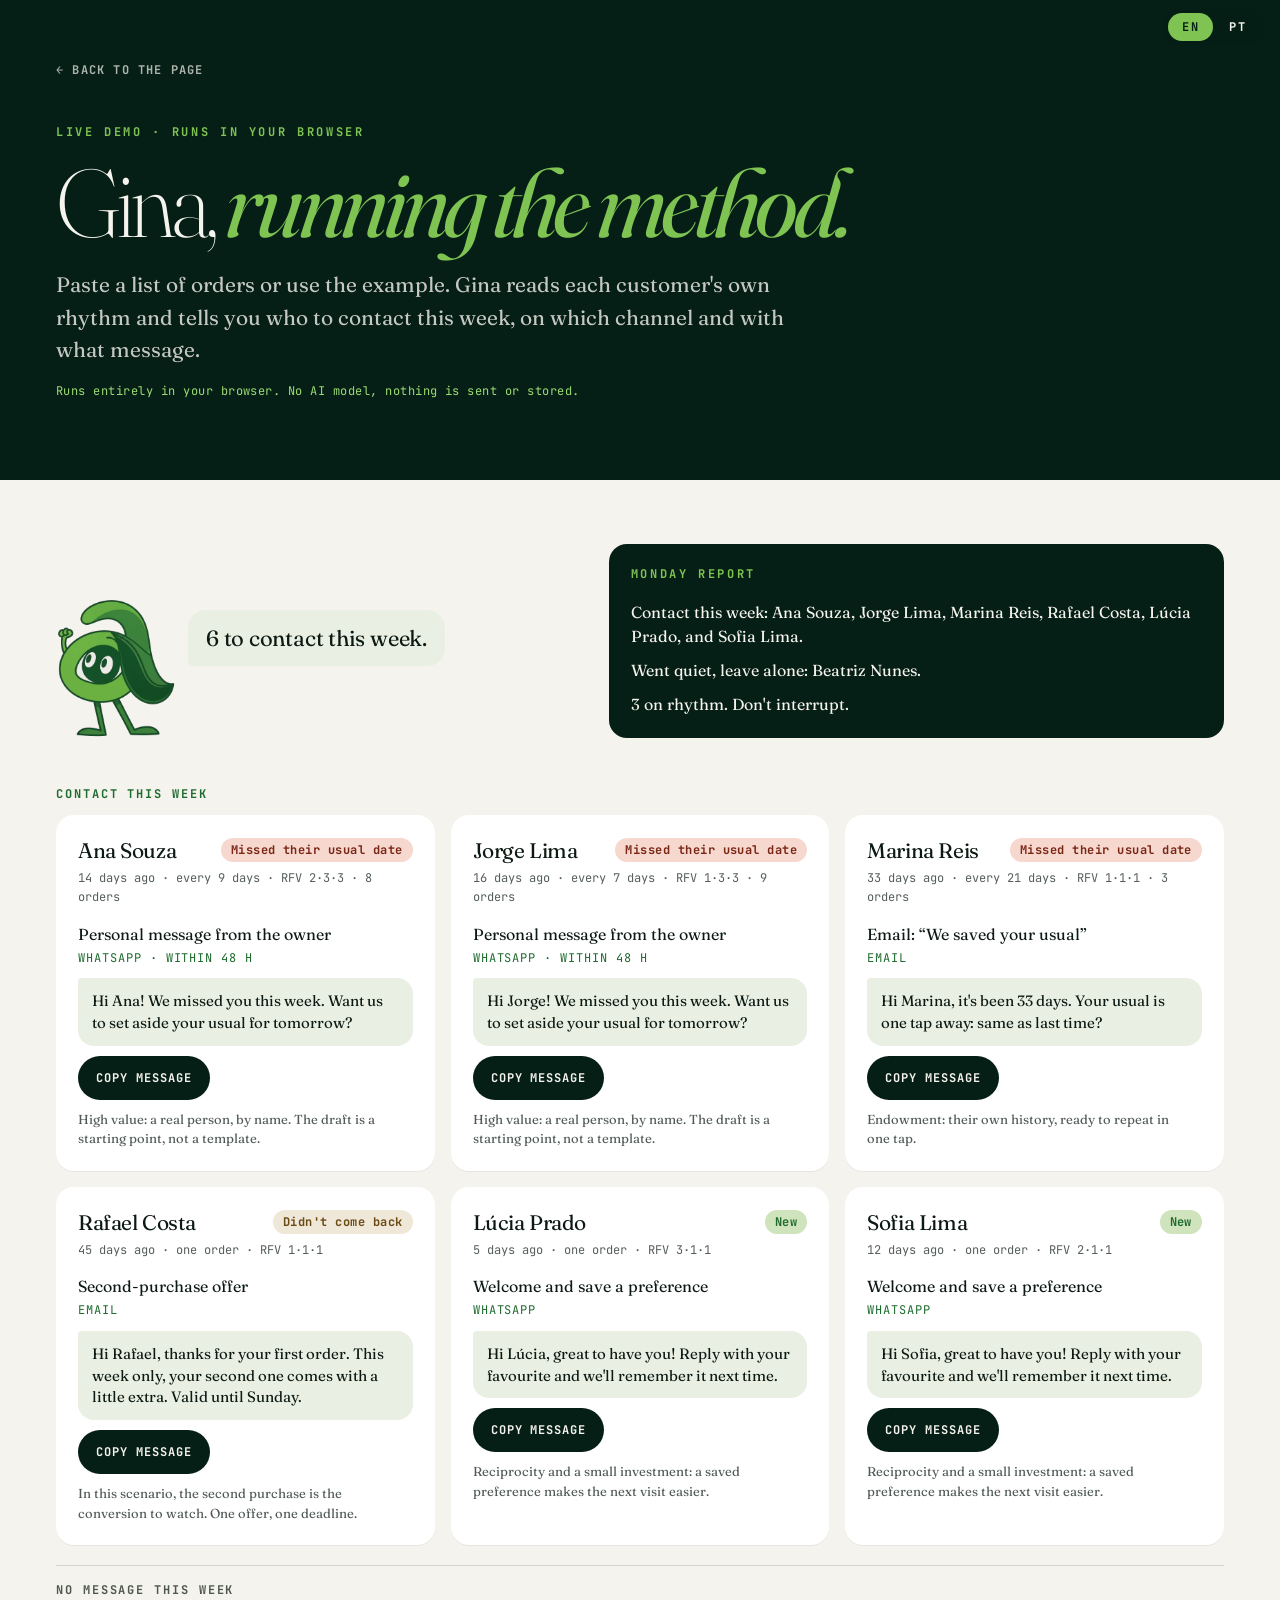
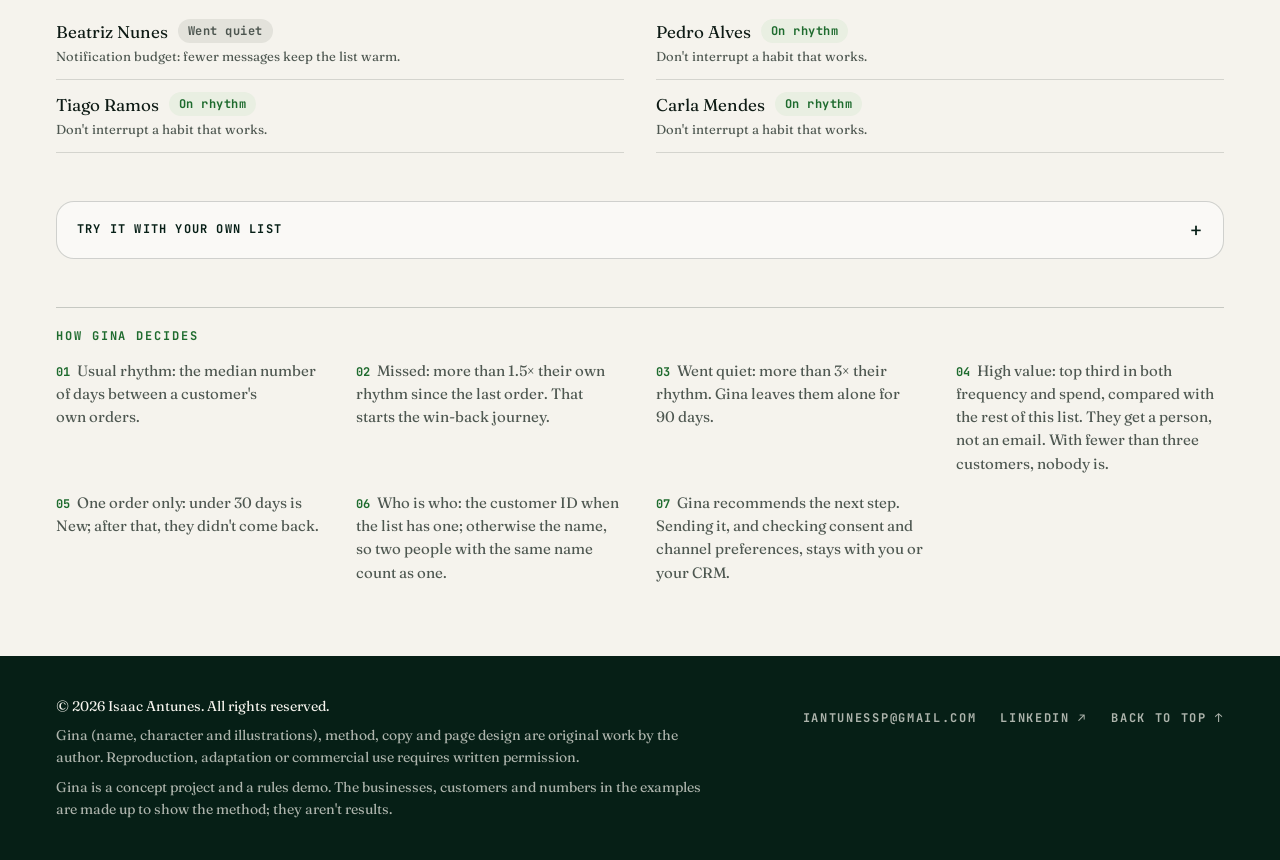
==== commit a839ab03: "Copy and contrast: lighter tone, clear CTA, firmer small text - Under both CTAs: one click opens an " ====
--- a/demo/index.html
+++ b/demo/index.html
@@ -98,7 +98,7 @@
     <div class="footer__legal">
       <p><strong>© 2026 Isaac Antunes. All rights reserved.</strong></p>
       <p>Gina (name, character and illustrations), method, copy and page design are original work by the author. Reproduction, adaptation or commercial use requires written permission.</p>
-      <p>Gina is a concept project and a rules demo. The businesses, customers and figures in the examples are fictional: they illustrate the method and are not results.</p>
+      <p>Gina is a concept project and a rules demo. The businesses, customers and numbers in the examples are made up to show the method; they aren't results.</p>
     </div>
     <nav class="footer__links" aria-label="Isaac Antunes">
       <a href="mailto:iantunessp@gmail.com?subject=CRM%20diagnosis%20-%20Gina">iantunessp@gmail.com</a>
--- a/css/styles.css
+++ b/css/styles.css
@@ -16,7 +16,7 @@
   --mint-2: #cfe3bd;
   --sand: #efe7d8;
   --chat: #ece7dc;
-  --rust: #b03a22;
+  --rust: #9a321e;
   --coral: #e0533d;
   --device: #1a1a14;
 
@@ -228,6 +228,9 @@
 @media (min-width: 960px) { .hero__lead:first-child { margin-top: 32px; } }
 .hero__ctas { margin-top: 28px; display: flex; flex-wrap: wrap; gap: 12px; }
 .hero__ctas .btn--ghost:hover { color: var(--signal); }
+.cta-note { margin-top: 14px; font: 400 12px/1.5 var(--mono); letter-spacing: .04em; }
+.hero .cta-note { color: rgba(245, 243, 237, .78); }
+.close .cta-note { margin-top: 14px; color: rgba(6, 31, 22, .92); }
 
 .who {
   margin-top: 48px; padding-top: 24px; max-width: 52ch;
@@ -288,11 +291,40 @@
 main [id] { scroll-margin-top: 64px; }
 
 /* ── 01 Diagnosis ───────────────────────────────────── */
-.breaks { --col: 300px; margin-top: 56px; }
-.break { background: var(--paper); padding: 32px 28px; display: flex; flex-direction: column; gap: 14px; }
-.break__k { font: 700 12px/1 var(--mono); color: var(--green); }
-.break__t { font-size: 26px; line-height: 1.15; letter-spacing: -.02em; }
-.break__d { font-size: 16px; line-height: 1.6; color: var(--muted); text-wrap: pretty; }
+/* Problem, then the answer on the same row. The panel is the loudest thing in the section on purpose. */
+.fixes__head { margin-top: 48px; display: flex; align-items: center; gap: 16px; font: 700 12px/1 var(--mono); letter-spacing: .14em; text-transform: uppercase; color: var(--green); }
+.fixes__head::after { content: ''; flex: 1; height: 1px; background: var(--line); }
+.fixes { margin-top: 32px; display: flex; flex-direction: column; gap: 56px; }
+.fix { display: grid; grid-template-columns: minmax(0, 1fr); }
+.fix__k { font: 700 12px/1 var(--mono); letter-spacing: .14em; color: var(--green); }
+.fix__t { margin-top: 14px; font-size: clamp(30px, 8vw, 44px); line-height: 1.05; letter-spacing: -.03em; font-weight: 300; text-wrap: balance; }
+.fix__d { margin-top: 14px; max-width: 46ch; font-size: 17px; line-height: 1.6; color: var(--muted); text-wrap: pretty; }
+/* Arrow: a line with a head, pointing from the problem to the answer (down on phones, right on desktop). */
+.fix__arrow { position: relative; display: block; width: 2px; height: 44px; margin: 20px 0 20px 6px; background: var(--green); transform-origin: top; }
+.fix__arrow::after {
+  content: ''; position: absolute; left: -7px; bottom: -1px; width: 14px; height: 14px;
+  border-right: 2px solid var(--green); border-bottom: 2px solid var(--green); transform: rotate(45deg) translate(-1px, -1px);
+}
+.fix__answer { padding: 28px 24px; border-radius: 18px; background: var(--forest); color: var(--paper); display: flex; flex-direction: column; gap: 14px; }
+.fix__label { font: 700 12px/1 var(--mono); letter-spacing: .14em; text-transform: uppercase; color: var(--signal); }
+.fix__a { font-size: clamp(24px, 6.4vw, 30px); line-height: 1.22; letter-spacing: -.02em; font-weight: 300; text-wrap: balance; }
+.fix__proof { margin-top: 6px; padding-top: 16px; border-top: 1px solid rgba(245, 243, 237, .2); font: 400 12px/1.65 var(--mono); letter-spacing: .02em; color: rgba(245, 243, 237, .78); text-wrap: pretty; }
+.fix__proof span { margin-right: 6px; letter-spacing: .12em; text-transform: uppercase; color: var(--signal); }
+.fix__proof b { color: var(--paper); }
+@media (min-width: 960px) {
+  .fixes { gap: 40px; }
+  .fix { grid-template-columns: minmax(0, 1fr) 96px minmax(0, 1.1fr); align-items: center; }
+  .fix__arrow { width: 96px; height: 2px; margin: 0; transform-origin: left; }
+  .fix__arrow::after { left: auto; right: -1px; bottom: -7px; transform: rotate(-45deg) translate(1px, 1px); }
+  .fix__answer { padding: 36px 40px; }
+}
+/* Where the browser can tie animation to scroll, the arrow draws itself as the row enters. */
+@supports (animation-timeline: view()) {
+  @media (prefers-reduced-motion: no-preference) {
+    .fix__arrow { animation: fix-draw linear both; animation-timeline: view(); animation-range: entry 10% cover 35%; }
+    @keyframes fix-draw { from { transform: scale(0, 0); } to { transform: scale(1, 1); } }
+  }
+}
 
 /* ── 02 Method ──────────────────────────────────────── */
 .title--narrow { max-width: 17ch; }
@@ -311,7 +343,7 @@
 .step__name { font-size: clamp(28px, 3vw, 40px); font-style: italic; letter-spacing: -.03em; line-height: 1; }
 .step__what { font-size: 16px; line-height: 1.6; color: var(--muted); text-wrap: pretty; }
 .step__col { display: flex; flex-direction: column; gap: 10px; }
-.step__label { font: 400 12px/1.4 var(--mono); letter-spacing: .14em; text-transform: uppercase; color: rgba(245, 243, 237, .55); }
+.step__label { font: 400 12px/1.4 var(--mono); letter-spacing: .14em; text-transform: uppercase; color: rgba(245, 243, 237, .7); }
 .step__tool { font: 400 13px/1.55 var(--mono); }
 .step__out { font-size: 17px; line-height: 1.4; }
 
@@ -473,7 +505,7 @@
 .node--big { font-size: 20px; line-height: 1.25; }
 .node--stack { display: flex; flex-direction: column; gap: 14px; }
 .node__code { margin-top: 10px; font: 400 12px/1.5 var(--mono); color: var(--signal-soft); }
-.node__wait { font: 400 12px/1.4 var(--mono); color: rgba(13, 26, 20, .6); }
+.node__wait { font: 400 12px/1.4 var(--mono); color: rgba(13, 26, 20, .72); }
 .flow__run { display: flex; gap: 14px; align-items: center; }
 .flow__run img { width: 64px; height: auto; flex: none; }
 .flow__run p { font: 400 12px/1.5 var(--mono); color: var(--muted); }
@@ -567,7 +599,7 @@
 .level:nth-child(2) { --h: 290px; --bg: var(--mint-2); }
 .level:nth-child(3) { --h: 360px; --bg: var(--signal); }
 .level:nth-child(4) { --h: 430px; --bg: var(--forest); color: var(--paper); }
-.level__n { font: 700 12px/1 var(--mono); color: var(--green); }
+.level__n { font: 700 12px/1 var(--mono); color: #195a27; }
 .level__name { font-size: 26px; font-style: italic; letter-spacing: -.02em; }
 .level__d { font-size: 15px; line-height: 1.5; color: var(--muted); }
 .level:nth-child(3) .level__n, .level:nth-child(3) .level__d { color: var(--forest); }
@@ -772,7 +804,7 @@
 @media (max-width: 560px) {
   .hero__meta { padding-right: 104px; }
   .hero__meta span:last-child { display: none; }
-  .break, .metric, .crit__item { padding: 24px 20px; }
+  .metric, .crit__item { padding: 24px 20px; }
   .list-row--pair { grid-template-columns: 1fr; gap: 6px; }
   .level { min-height: 0; }
 }
